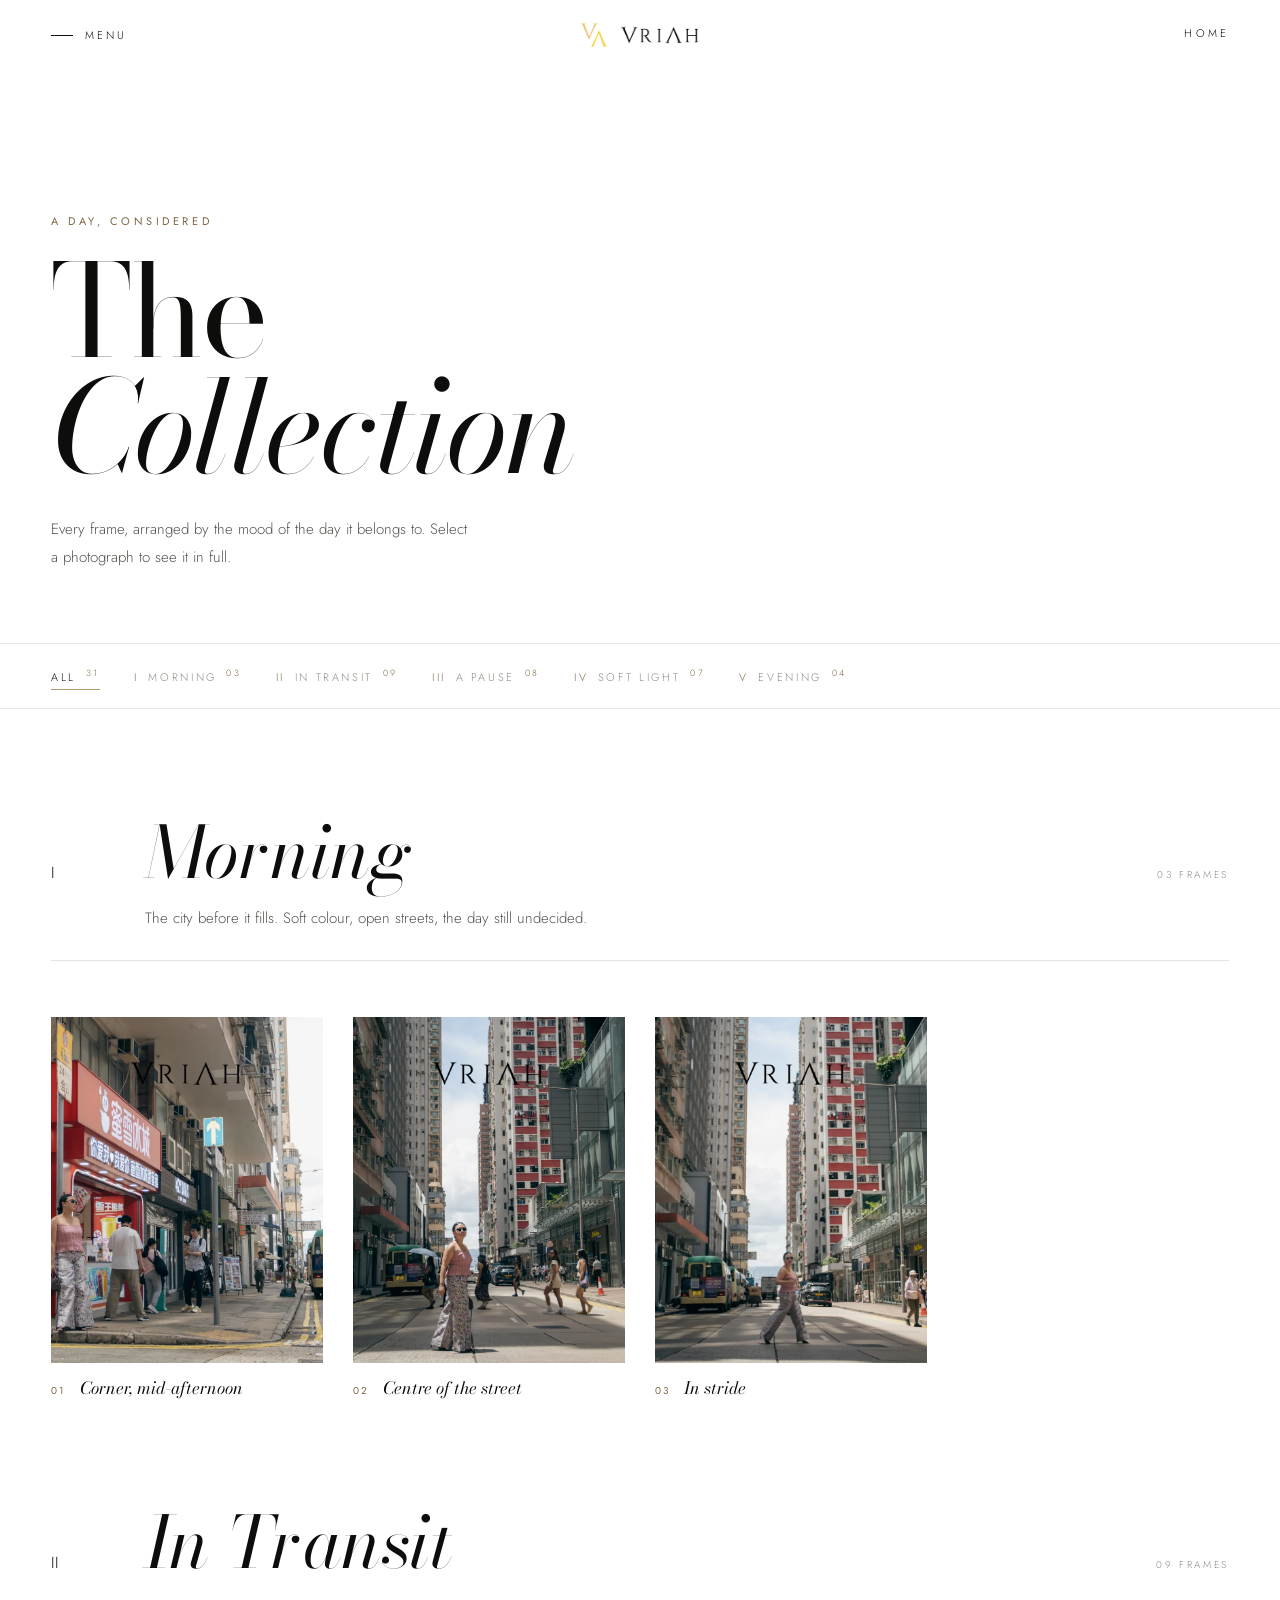
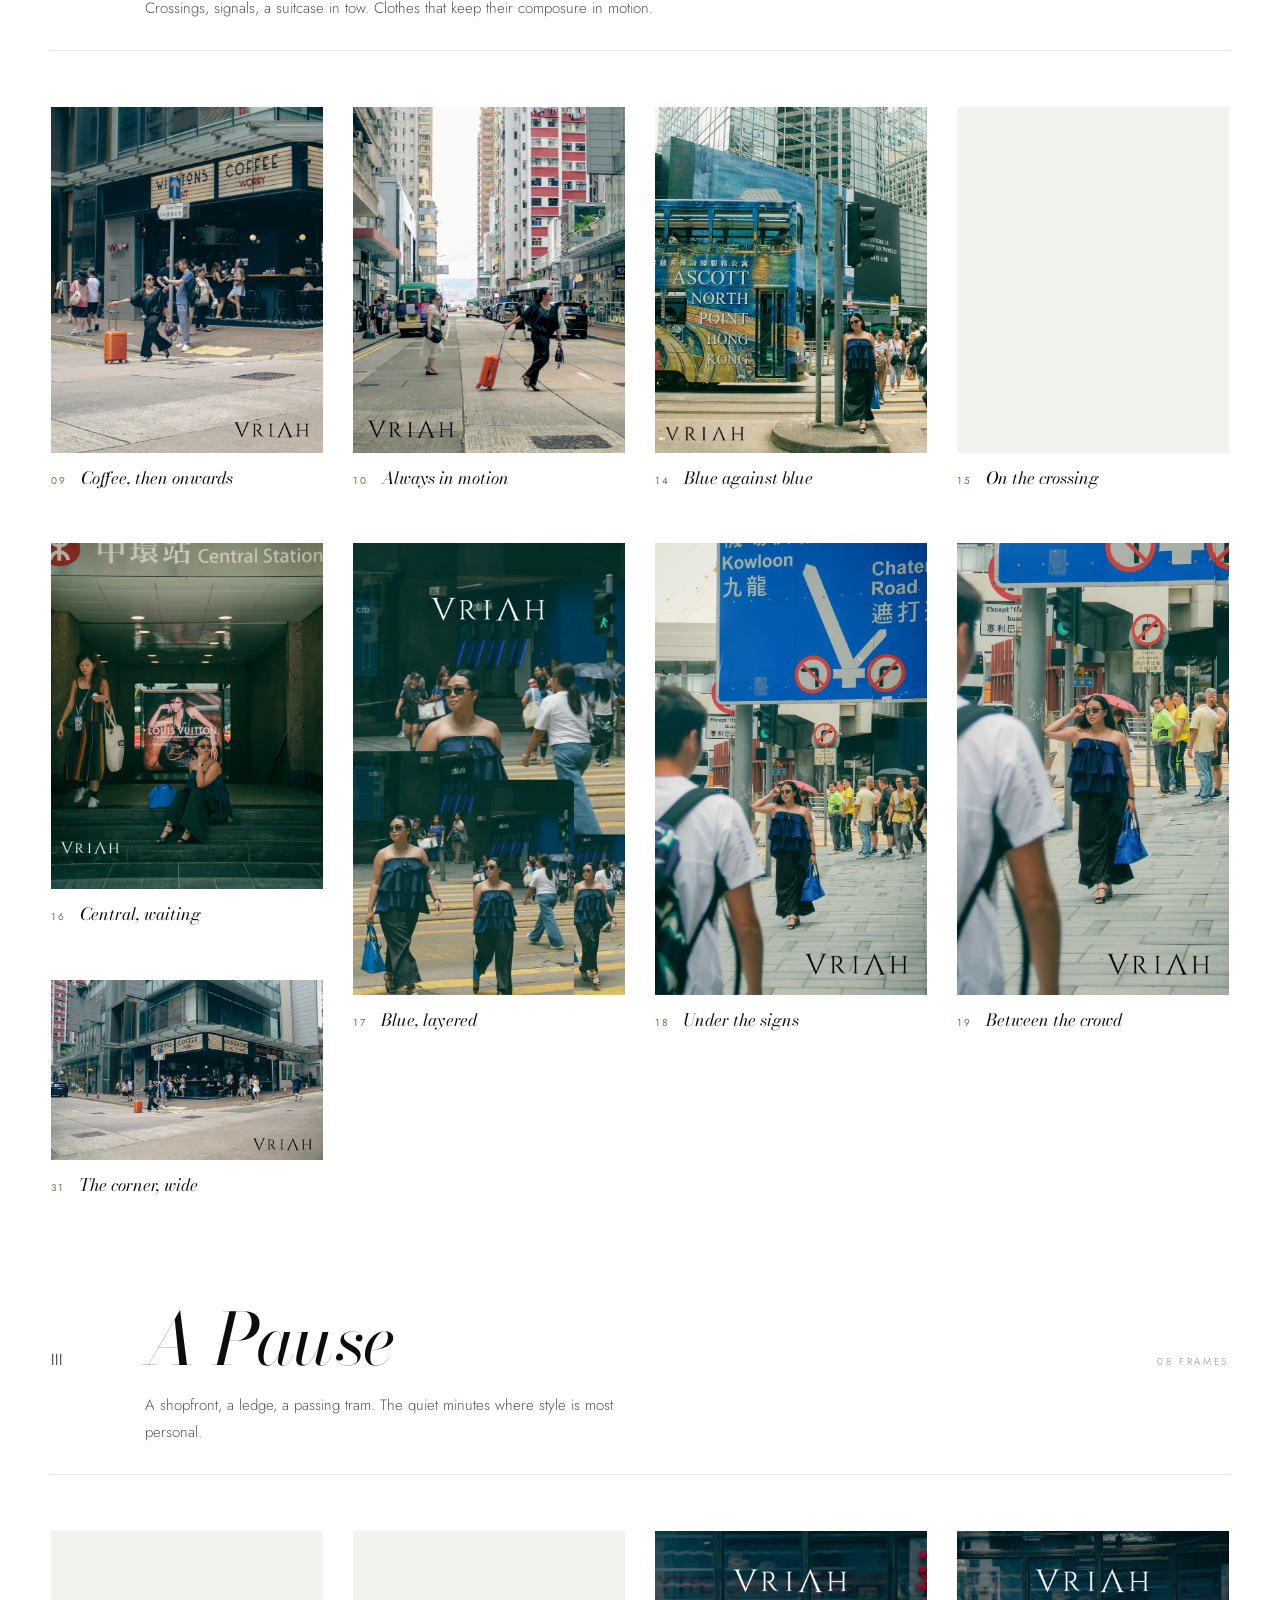
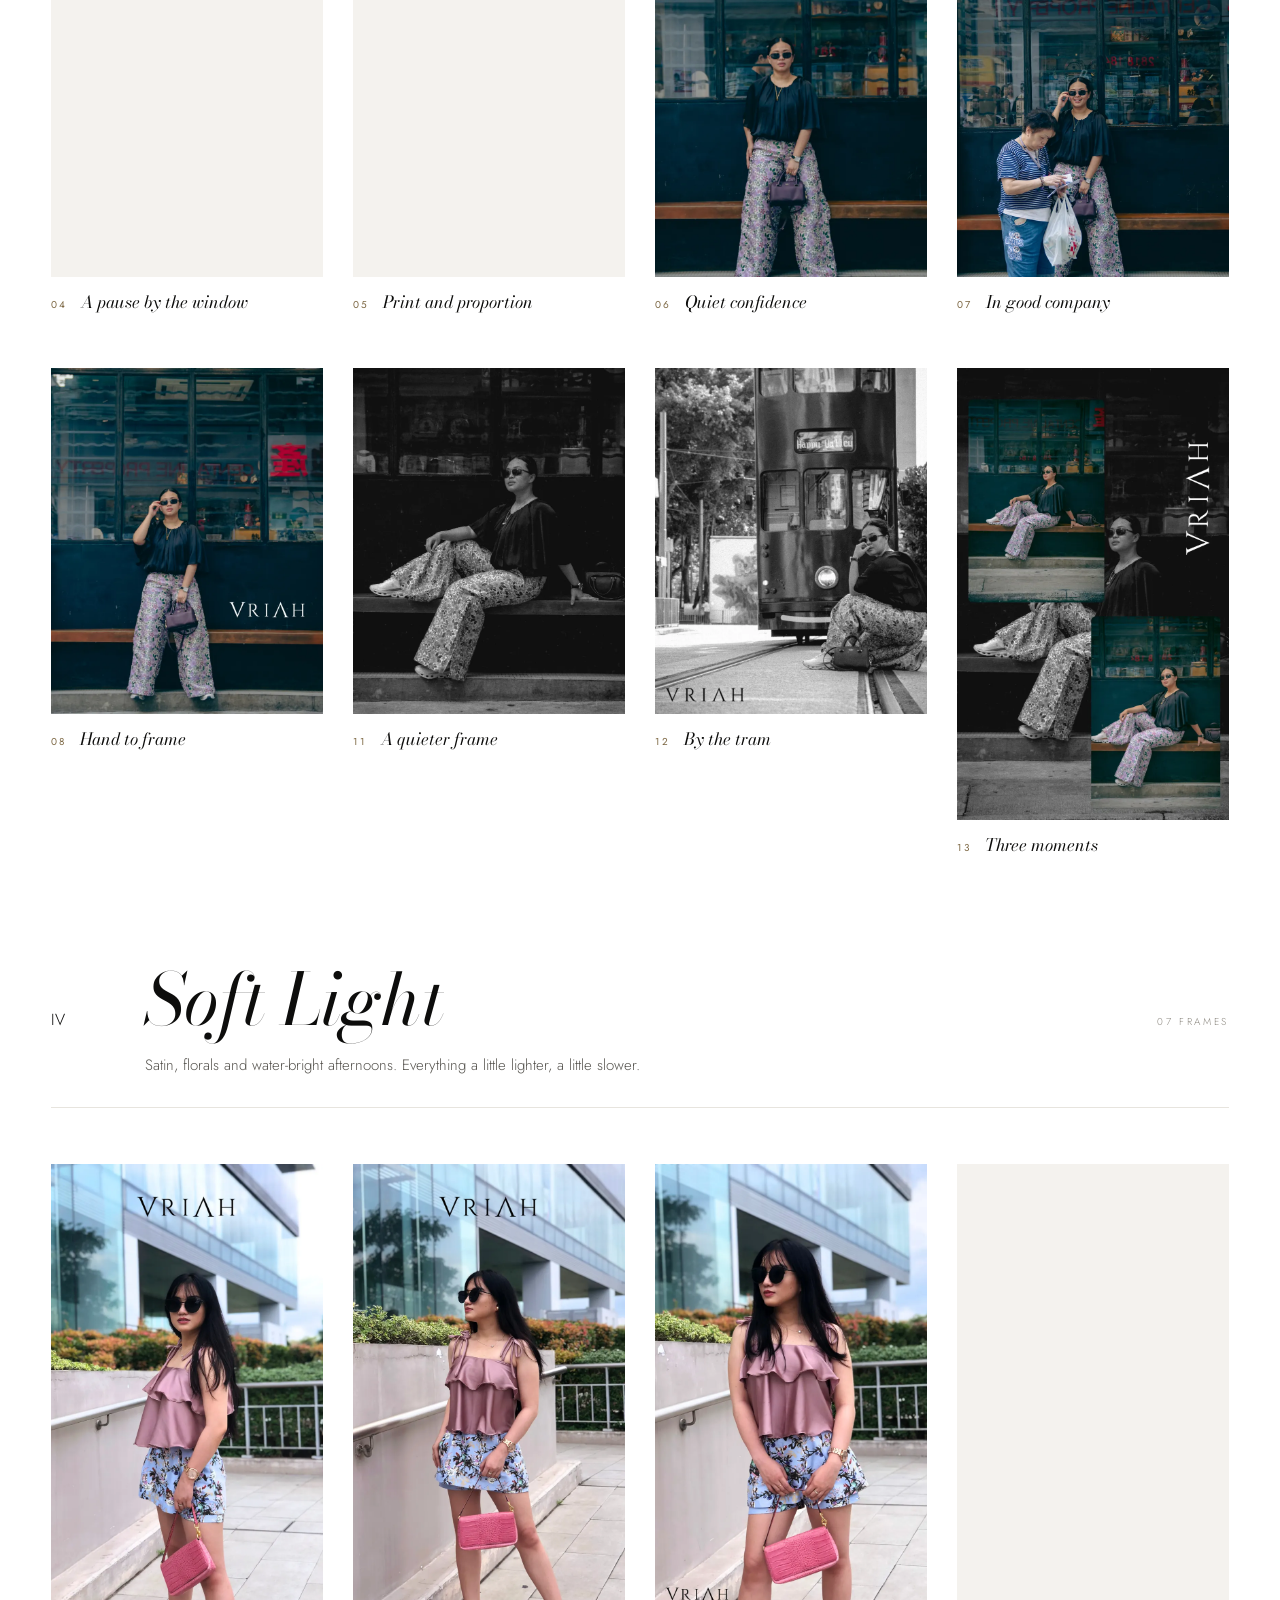
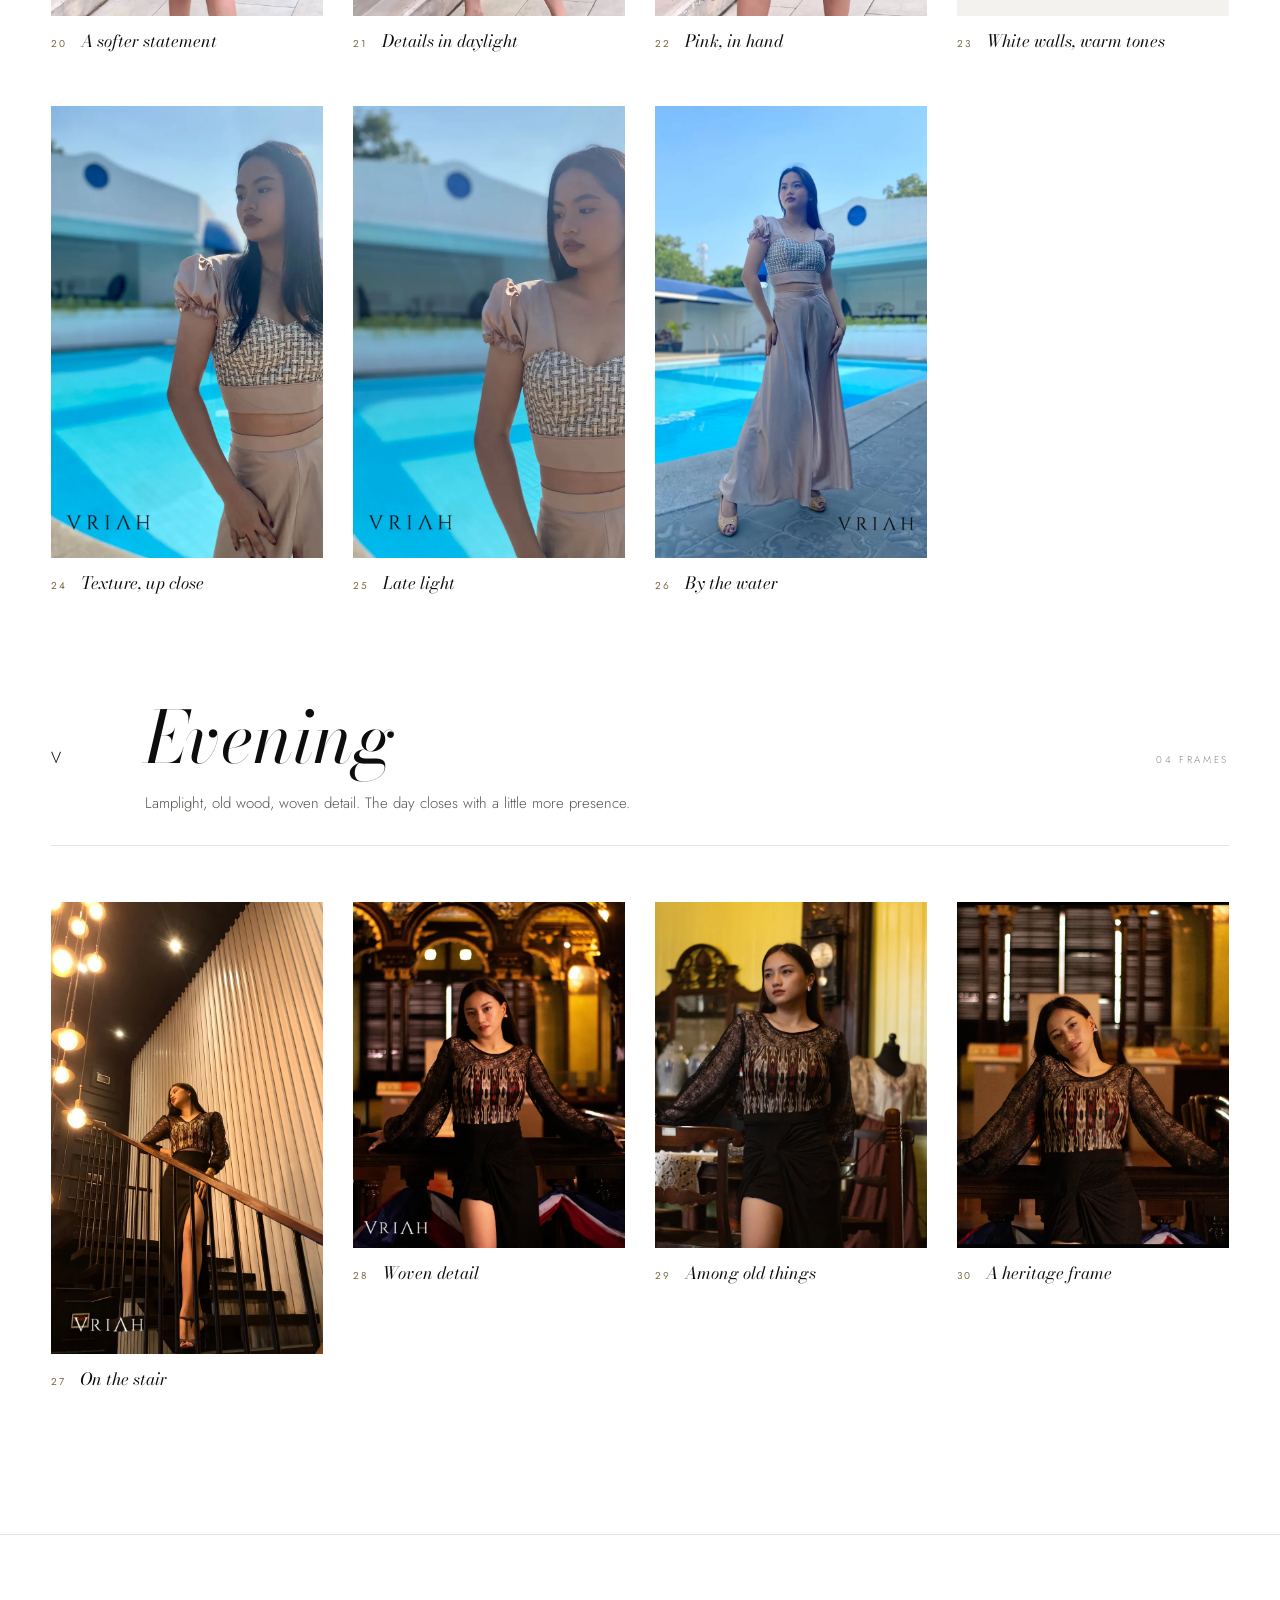
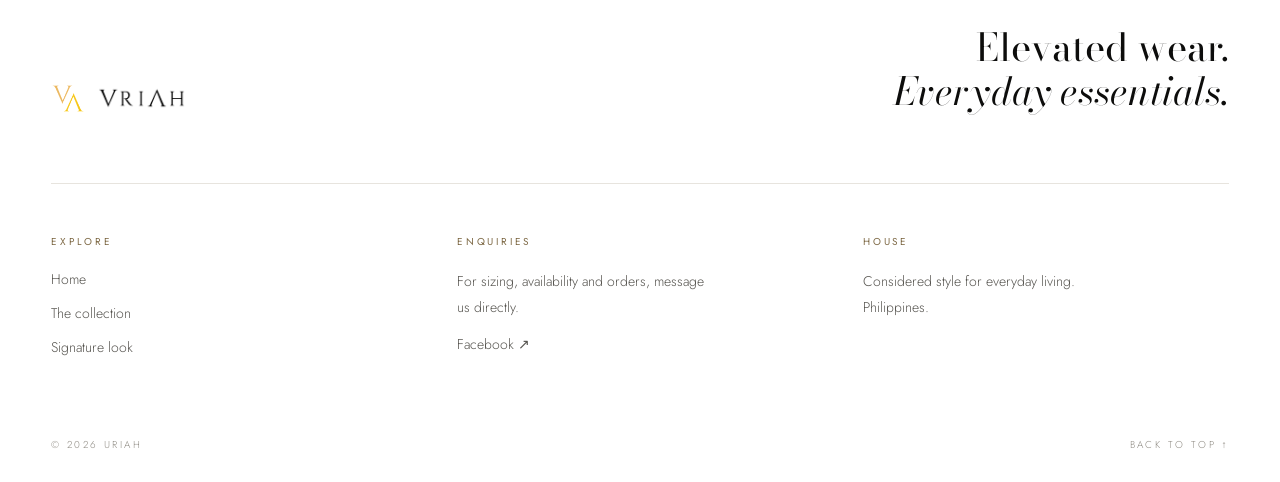
==== collection.html @ 114a850b "Split into a calm curated homepage and a full collection page - Homepage: hero, signature look, five" ====
<!doctype html>
<html lang="en">
<head>
<meta charset="utf-8">
<meta name="viewport" content="width=device-width, initial-scale=1">
<meta name="theme-color" content="#ffffff">
<meta name="description" content="URIAH — Elevated wear. Everyday essentials. A Day, Considered.">
<title>URIAH — The Collection</title>
<link rel="icon" type="image/png" href="assets/uriah-va-mark.png">
<link rel="preconnect" href="https://fonts.googleapis.com">
<link rel="preconnect" href="https://fonts.gstatic.com" crossorigin>
<link href="https://fonts.googleapis.com/css2?family=Bodoni+Moda:ital,opsz,wght@0,6..96,400;0,6..96,500;1,6..96,400&family=Jost:wght@300;400;500&display=swap" rel="stylesheet">
<link rel="stylesheet" href="styles.css">
</head>
<body class="page-collection">
<!-- Generated by tools/build.py from content/site.json. Edit those, not this file. -->
<header class="site-header is-solid is-fixed-solid" data-header>
  <button class="menu-toggle" aria-label="Open menu" aria-expanded="false" data-menu-open><span></span><em>Menu</em></button>
  <a class="brand" href="index.html" aria-label="URIAH home">
    <img class="brand-mark" src="assets/uriah-va-mark.png" alt="">
    <img class="brand-word brand-word--light" src="assets/logo-white.png" alt="URIAH">
    <img class="brand-word brand-word--dark" src="assets/wordmark-black.png" alt="" aria-hidden="true">
  </a>
  <a class="header-link" href="index.html">Home</a>
</header>
<div class="menu" id="menu" hidden data-menu>
  <button class="menu-close" aria-label="Close menu" data-menu-close>Close</button>
  <nav aria-label="Site"><p class="eyebrow">A Day, Considered</p><ol><li><a href="collection.html#ch-morning"><span>I</span>Morning</a></li><li><a href="collection.html#ch-transit"><span>II</span>In Transit</a></li><li><a href="collection.html#ch-pause"><span>III</span>A Pause</a></li><li><a href="collection.html#ch-light"><span>IV</span>Soft Light</a></li><li><a href="collection.html#ch-evening"><span>V</span>Evening</a></li></ol>
  <div class="menu-links"><a href="index.html">Home</a><a href="collection.html">The full collection</a><a href="index.html#signature">The signature look</a><a href="https://www.facebook.com/Uriah.FashionHouse/" target="_blank" rel="noopener">Enquiries ↗</a></div></nav>
</div>
<main id="top">
<section class="cat-intro">
  <p class="eyebrow">A Day, Considered</p>
  <h1>The<br><i>Collection</i></h1>
  <p>Every frame, arranged by the mood of the day it belongs to. Select a photograph to see it in full.</p>
</section>
<nav class="cat-filters" aria-label="Filter by chapter" data-filters><button class="filter is-active" data-filter="all">All <sup>31</sup></button><button class="filter" data-filter="morning"><span>I</span> Morning <sup>03</sup></button><button class="filter" data-filter="transit"><span>II</span> In Transit <sup>09</sup></button><button class="filter" data-filter="pause"><span>III</span> A Pause <sup>08</sup></button><button class="filter" data-filter="light"><span>IV</span> Soft Light <sup>07</sup></button><button class="filter" data-filter="evening"><span>V</span> Evening <sup>04</sup></button></nav>
<section class="cat-chapter" id="ch-morning" data-chapter="morning">
  <header class="cat-head reveal"><span class="chapter-no">I</span><h2>Morning</h2><p>The city before it fills. Soft colour, open streets, the day still undecided.</p><span class="cat-count">03 frames</span></header>
  <div class="cat-grid" data-masonry><figure class="piece cat-card reveal" data-full="assets/photos/01-1600.webp" data-title="Corner, mid-afternoon" data-chapter="Morning" tabindex="0"><div class="piece-img"><img src="assets/photos/01-1600.webp" srcset="assets/photos/01-800.webp 800w, assets/photos/01-1600.webp 1600w" sizes="(max-width:760px) 46vw, (max-width:1100px) 31vw, 24vw" width="1600" height="2043" loading="lazy" decoding="async" alt="Blush top and floral wide-leg trousers on a busy Hong Kong street corner"></div><figcaption><span>01</span>Corner, mid-afternoon</figcaption></figure><figure class="piece cat-card reveal" data-full="assets/photos/02-1600.webp" data-title="Centre of the street" data-chapter="Morning" tabindex="0"><div class="piece-img"><img src="assets/photos/02-1600.webp" srcset="assets/photos/02-800.webp 800w, assets/photos/02-1600.webp 1600w, assets/photos/02-2400.webp 2400w" sizes="(max-width:760px) 46vw, (max-width:1100px) 31vw, 24vw" width="1600" height="2043" loading="lazy" decoding="async" alt="Blush top and floral trousers, standing in the middle of a Hong Kong street lined with towers"></div><figcaption><span>02</span>Centre of the street</figcaption></figure><figure class="piece cat-card reveal" data-full="assets/photos/03-1600.webp" data-title="In stride" data-chapter="Morning" tabindex="0"><div class="piece-img"><img src="assets/photos/03-1600.webp" srcset="assets/photos/03-800.webp 800w, assets/photos/03-1600.webp 1600w, assets/photos/03-2400.webp 2400w" sizes="(max-width:760px) 46vw, (max-width:1100px) 31vw, 24vw" width="1600" height="2043" loading="lazy" decoding="async" alt="Walking across a Hong Kong street in a blush top and floral wide-leg trousers"></div><figcaption><span>03</span>In stride</figcaption></figure></div>
</section><section class="cat-chapter" id="ch-transit" data-chapter="transit">
  <header class="cat-head reveal"><span class="chapter-no">II</span><h2>In Transit</h2><p>Crossings, signals, a suitcase in tow. Clothes that keep their composure in motion.</p><span class="cat-count">09 frames</span></header>
  <div class="cat-grid" data-masonry><figure class="piece cat-card reveal" data-full="assets/photos/09-1600.webp" data-title="Coffee, then onwards" data-chapter="In Transit" tabindex="0"><div class="piece-img"><img src="assets/photos/09-1600.webp" srcset="assets/photos/09-800.webp 800w, assets/photos/09-1600.webp 1600w, assets/photos/09-2400.webp 2400w" sizes="(max-width:760px) 46vw, (max-width:1100px) 31vw, 24vw" width="1600" height="2043" loading="lazy" decoding="async" alt="Black blouse and floral trousers, crossing outside a coffee shop with an orange suitcase"></div><figcaption><span>09</span>Coffee, then onwards</figcaption></figure><figure class="piece cat-card reveal" data-full="assets/photos/10-1600.webp" data-title="Always in motion" data-chapter="In Transit" tabindex="0"><div class="piece-img"><img src="assets/photos/10-1600.webp" srcset="assets/photos/10-800.webp 800w, assets/photos/10-1600.webp 1600w" sizes="(max-width:760px) 46vw, (max-width:1100px) 31vw, 24vw" width="1600" height="2043" loading="lazy" decoding="async" alt="Black blouse and floral trousers, walking down a city street pulling an orange suitcase"></div><figcaption><span>10</span>Always in motion</figcaption></figure><figure class="piece cat-card reveal" data-full="assets/photos/14-1600.webp" data-title="Blue against blue" data-chapter="In Transit" tabindex="0"><div class="piece-img"><img src="assets/photos/14-1600.webp" srcset="assets/photos/14-800.webp 800w, assets/photos/14-1600.webp 1600w" sizes="(max-width:760px) 46vw, (max-width:1100px) 31vw, 24vw" width="1600" height="2043" loading="lazy" decoding="async" alt="Navy ruffle top and black trousers at a crossing in front of a painted tram"></div><figcaption><span>14</span>Blue against blue</figcaption></figure><figure class="piece cat-card reveal" data-full="assets/photos/15-1600.webp" data-title="On the crossing" data-chapter="In Transit" tabindex="0"><div class="piece-img"><img src="assets/photos/15-1600.webp" srcset="assets/photos/15-800.webp 800w, assets/photos/15-1600.webp 1600w" sizes="(max-width:760px) 46vw, (max-width:1100px) 31vw, 24vw" width="1600" height="2043" loading="lazy" decoding="async" alt="Navy ruffle top crossing a busy Hong Kong road with a tram behind"></div><figcaption><span>15</span>On the crossing</figcaption></figure><figure class="piece cat-card reveal" data-full="assets/photos/16-1600.webp" data-title="Central, waiting" data-chapter="In Transit" tabindex="0"><div class="piece-img"><img src="assets/photos/16-1600.webp" srcset="assets/photos/16-800.webp 800w, assets/photos/16-1600.webp 1600w" sizes="(max-width:760px) 46vw, (max-width:1100px) 31vw, 24vw" width="1600" height="2043" loading="lazy" decoding="async" alt="Navy ruffle top, seated on the steps of a station entrance"></div><figcaption><span>16</span>Central, waiting</figcaption></figure><figure class="piece cat-card reveal" data-full="assets/photos/17-1600.webp" data-title="Blue, layered" data-chapter="In Transit" tabindex="0"><div class="piece-img"><img src="assets/photos/17-1600.webp" srcset="assets/photos/17-800.webp 800w, assets/photos/17-1600.webp 1600w" sizes="(max-width:760px) 46vw, (max-width:1100px) 31vw, 24vw" width="1600" height="2667" loading="lazy" decoding="async" alt="Collage of a navy ruffle top and blue bag on a busy crossing"></div><figcaption><span>17</span>Blue, layered</figcaption></figure><figure class="piece cat-card reveal" data-full="assets/photos/18-1600.webp" data-title="Under the signs" data-chapter="In Transit" tabindex="0"><div class="piece-img"><img src="assets/photos/18-1600.webp" srcset="assets/photos/18-800.webp 800w, assets/photos/18-1600.webp 1600w" sizes="(max-width:760px) 46vw, (max-width:1100px) 31vw, 24vw" width="1600" height="2667" loading="lazy" decoding="async" alt="Navy ruffle top and blue bag walking beneath road signs"></div><figcaption><span>18</span>Under the signs</figcaption></figure><figure class="piece cat-card reveal" data-full="assets/photos/19-1600.webp" data-title="Between the crowd" data-chapter="In Transit" tabindex="0"><div class="piece-img"><img src="assets/photos/19-1600.webp" srcset="assets/photos/19-800.webp 800w, assets/photos/19-1600.webp 1600w" sizes="(max-width:760px) 46vw, (max-width:1100px) 31vw, 24vw" width="1600" height="2667" loading="lazy" decoding="async" alt="Navy ruffle top and blue bag among pedestrians at a crossing"></div><figcaption><span>19</span>Between the crowd</figcaption></figure><figure class="piece cat-card reveal" data-full="assets/photos/31-1600.webp" data-title="The corner, wide" data-chapter="In Transit" tabindex="0"><div class="piece-img"><img src="assets/photos/31-1600.webp" srcset="assets/photos/31-800.webp 800w, assets/photos/31-1600.webp 1600w" sizes="(max-width:760px) 46vw, (max-width:1100px) 31vw, 24vw" width="1600" height="1067" loading="lazy" decoding="async" alt="Wide view of a Hong Kong street corner with a coffee shop, a figure crossing with an orange suitcase"></div><figcaption><span>31</span>The corner, wide</figcaption></figure></div>
</section><section class="cat-chapter" id="ch-pause" data-chapter="pause">
  <header class="cat-head reveal"><span class="chapter-no">III</span><h2>A Pause</h2><p>A shopfront, a ledge, a passing tram. The quiet minutes where style is most personal.</p><span class="cat-count">08 frames</span></header>
  <div class="cat-grid" data-masonry><figure class="piece cat-card reveal" data-full="assets/photos/04-1600.webp" data-title="A pause by the window" data-chapter="A Pause" tabindex="0"><div class="piece-img"><img src="assets/photos/04-1600.webp" srcset="assets/photos/04-800.webp 800w, assets/photos/04-1600.webp 1600w" sizes="(max-width:760px) 46vw, (max-width:1100px) 31vw, 24vw" width="1600" height="2043" loading="lazy" decoding="async" alt="Black blouse and lilac floral trousers in front of a dark shopfront window"></div><figcaption><span>04</span>A pause by the window</figcaption></figure><figure class="piece cat-card reveal" data-full="assets/photos/05-1600.webp" data-title="Print and proportion" data-chapter="A Pause" tabindex="0"><div class="piece-img"><img src="assets/photos/05-1600.webp" srcset="assets/photos/05-800.webp 800w, assets/photos/05-1600.webp 1600w" sizes="(max-width:760px) 46vw, (max-width:1100px) 31vw, 24vw" width="1600" height="2043" loading="lazy" decoding="async" alt="Close view of a black blouse with lilac floral wide-leg trousers and a small bag"></div><figcaption><span>05</span>Print and proportion</figcaption></figure><figure class="piece cat-card reveal" data-full="assets/photos/06-1600.webp" data-title="Quiet confidence" data-chapter="A Pause" tabindex="0"><div class="piece-img"><img src="assets/photos/06-1600.webp" srcset="assets/photos/06-800.webp 800w, assets/photos/06-1600.webp 1600w" sizes="(max-width:760px) 46vw, (max-width:1100px) 31vw, 24vw" width="1600" height="2043" loading="lazy" decoding="async" alt="Black blouse and lilac floral trousers, standing against a navy shopfront"></div><figcaption><span>06</span>Quiet confidence</figcaption></figure><figure class="piece cat-card reveal" data-full="assets/photos/07-1600.webp" data-title="In good company" data-chapter="A Pause" tabindex="0"><div class="piece-img"><img src="assets/photos/07-1600.webp" srcset="assets/photos/07-800.webp 800w, assets/photos/07-1600.webp 1600w" sizes="(max-width:760px) 46vw, (max-width:1100px) 31vw, 24vw" width="1600" height="2043" loading="lazy" decoding="async" alt="Black blouse and floral trousers beside a passer-by in front of a shopfront"></div><figcaption><span>07</span>In good company</figcaption></figure><figure class="piece cat-card reveal" data-full="assets/photos/08-1600.webp" data-title="Hand to frame" data-chapter="A Pause" tabindex="0"><div class="piece-img"><img src="assets/photos/08-1600.webp" srcset="assets/photos/08-800.webp 800w, assets/photos/08-1600.webp 1600w" sizes="(max-width:760px) 46vw, (max-width:1100px) 31vw, 24vw" width="1600" height="2043" loading="lazy" decoding="async" alt="Black blouse and lilac floral trousers, adjusting sunglasses by a shop window"></div><figcaption><span>08</span>Hand to frame</figcaption></figure><figure class="piece cat-card reveal" data-full="assets/photos/11-1600.webp" data-title="A quieter frame" data-chapter="A Pause" tabindex="0"><div class="piece-img"><img src="assets/photos/11-1600.webp" srcset="assets/photos/11-800.webp 800w, assets/photos/11-1600.webp 1600w" sizes="(max-width:760px) 46vw, (max-width:1100px) 31vw, 24vw" width="1600" height="2043" loading="lazy" decoding="async" alt="Black and white portrait, seated on a ledge in a black blouse and printed trousers"></div><figcaption><span>11</span>A quieter frame</figcaption></figure><figure class="piece cat-card reveal" data-full="assets/photos/12-1600.webp" data-title="By the tram" data-chapter="A Pause" tabindex="0"><div class="piece-img"><img src="assets/photos/12-1600.webp" srcset="assets/photos/12-800.webp 800w, assets/photos/12-1600.webp 1600w, assets/photos/12-2400.webp 2400w" sizes="(max-width:760px) 46vw, (max-width:1100px) 31vw, 24vw" width="1600" height="2043" loading="lazy" decoding="async" alt="Black and white portrait seated beside a Hong Kong tram"></div><figcaption><span>12</span>By the tram</figcaption></figure><figure class="piece cat-card reveal" data-full="assets/photos/13-1600.webp" data-title="Three moments" data-chapter="A Pause" tabindex="0"><div class="piece-img"><img src="assets/photos/13-1600.webp" srcset="assets/photos/13-800.webp 800w, assets/photos/13-1600.webp 1600w" sizes="(max-width:760px) 46vw, (max-width:1100px) 31vw, 24vw" width="1600" height="2667" loading="lazy" decoding="async" alt="Collage of three seated portraits in a black blouse and floral trousers"></div><figcaption><span>13</span>Three moments</figcaption></figure></div>
</section><section class="cat-chapter" id="ch-light" data-chapter="light">
  <header class="cat-head reveal"><span class="chapter-no">IV</span><h2>Soft Light</h2><p>Satin, florals and water-bright afternoons. Everything a little lighter, a little slower.</p><span class="cat-count">07 frames</span></header>
  <div class="cat-grid" data-masonry><figure class="piece cat-card reveal" data-full="assets/photos/20-1600.webp" data-title="A softer statement" data-chapter="Soft Light" tabindex="0"><div class="piece-img"><img src="assets/photos/20-1600.webp" srcset="assets/photos/20-800.webp 800w, assets/photos/20-1600.webp 1600w" sizes="(max-width:760px) 46vw, (max-width:1100px) 31vw, 24vw" width="1600" height="2667" loading="lazy" decoding="async" alt="Blush satin ruffle top and floral shorts with a pink bag, outside a glass building"></div><figcaption><span>20</span>A softer statement</figcaption></figure><figure class="piece cat-card reveal" data-full="assets/photos/21-1600.webp" data-title="Details in daylight" data-chapter="Soft Light" tabindex="0"><div class="piece-img"><img src="assets/photos/21-1600.webp" srcset="assets/photos/21-800.webp 800w, assets/photos/21-1600.webp 1600w" sizes="(max-width:760px) 46vw, (max-width:1100px) 31vw, 24vw" width="1600" height="2667" loading="lazy" decoding="async" alt="Blush ruffle top, floral shorts and pink crocodile bag by a railing"></div><figcaption><span>21</span>Details in daylight</figcaption></figure><figure class="piece cat-card reveal" data-full="assets/photos/22-1600.webp" data-title="Pink, in hand" data-chapter="Soft Light" tabindex="0"><div class="piece-img"><img src="assets/photos/22-1600.webp" srcset="assets/photos/22-800.webp 800w, assets/photos/22-1600.webp 1600w" sizes="(max-width:760px) 46vw, (max-width:1100px) 31vw, 24vw" width="1600" height="2667" loading="lazy" decoding="async" alt="Close view of a blush ruffle top, floral shorts and pink bag"></div><figcaption><span>22</span>Pink, in hand</figcaption></figure><figure class="piece cat-card reveal" data-full="assets/photos/23-1600.webp" data-title="White walls, warm tones" data-chapter="Soft Light" tabindex="0"><div class="piece-img"><img src="assets/photos/23-1600.webp" srcset="assets/photos/23-800.webp 800w, assets/photos/23-1600.webp 1600w" sizes="(max-width:760px) 46vw, (max-width:1100px) 31vw, 24vw" width="1600" height="2667" loading="lazy" decoding="async" alt="Mauve camisole and patterned midi skirt in front of white arches"></div><figcaption><span>23</span>White walls, warm tones</figcaption></figure><figure class="piece cat-card reveal" data-full="assets/photos/24-1600.webp" data-title="Texture, up close" data-chapter="Soft Light" tabindex="0"><div class="piece-img"><img src="assets/photos/24-1600.webp" srcset="assets/photos/24-800.webp 800w, assets/photos/24-1600.webp 1600w" sizes="(max-width:760px) 46vw, (max-width:1100px) 31vw, 24vw" width="1600" height="2667" loading="lazy" decoding="async" alt="Champagne puff-sleeve top with woven bodice, beside a pool"></div><figcaption><span>24</span>Texture, up close</figcaption></figure><figure class="piece cat-card reveal" data-full="assets/photos/25-1600.webp" data-title="Late light" data-chapter="Soft Light" tabindex="0"><div class="piece-img"><img src="assets/photos/25-1600.webp" srcset="assets/photos/25-800.webp 800w, assets/photos/25-1600.webp 1600w" sizes="(max-width:760px) 46vw, (max-width:1100px) 31vw, 24vw" width="1600" height="2667" loading="lazy" decoding="async" alt="Close portrait in a champagne puff-sleeve top by the water"></div><figcaption><span>25</span>Late light</figcaption></figure><figure class="piece cat-card reveal" data-full="assets/photos/26-1600.webp" data-title="By the water" data-chapter="Soft Light" tabindex="0"><div class="piece-img"><img src="assets/photos/26-1600.webp" srcset="assets/photos/26-800.webp 800w, assets/photos/26-1600.webp 1600w" sizes="(max-width:760px) 46vw, (max-width:1100px) 31vw, 24vw" width="1600" height="2667" loading="lazy" decoding="async" alt="Champagne puff-sleeve crop top and satin wide-leg trousers beside a pool"></div><figcaption><span>26</span>By the water</figcaption></figure></div>
</section><section class="cat-chapter" id="ch-evening" data-chapter="evening">
  <header class="cat-head reveal"><span class="chapter-no">V</span><h2>Evening</h2><p>Lamplight, old wood, woven detail. The day closes with a little more presence.</p><span class="cat-count">04 frames</span></header>
  <div class="cat-grid" data-masonry><figure class="piece cat-card reveal" data-full="assets/photos/27-1600.webp" data-title="On the stair" data-chapter="Evening" tabindex="0"><div class="piece-img"><img src="assets/photos/27-1600.webp" srcset="assets/photos/27-800.webp 800w, assets/photos/27-1600.webp 1600w" sizes="(max-width:760px) 46vw, (max-width:1100px) 31vw, 24vw" width="1600" height="2667" loading="lazy" decoding="async" alt="Lace-sleeve top and black split skirt on a lamplit staircase"></div><figcaption><span>27</span>On the stair</figcaption></figure><figure class="piece cat-card reveal" data-full="assets/photos/28-1600.webp" data-title="Woven detail" data-chapter="Evening" tabindex="0"><div class="piece-img"><img src="assets/photos/28-1600.webp" srcset="assets/photos/28-800.webp 800w, assets/photos/28-1600.webp 1600w" sizes="(max-width:760px) 46vw, (max-width:1100px) 31vw, 24vw" width="1600" height="2043" loading="lazy" decoding="async" alt="Lace-sleeve top with woven bodice in a heritage interior"></div><figcaption><span>28</span>Woven detail</figcaption></figure><figure class="piece cat-card reveal" data-full="assets/photos/29-1600.webp" data-title="Among old things" data-chapter="Evening" tabindex="0"><div class="piece-img"><img src="assets/photos/29-1600.webp" srcset="assets/photos/29-800.webp 800w, assets/photos/29-1600.webp 1600w" sizes="(max-width:760px) 46vw, (max-width:1100px) 31vw, 24vw" width="1600" height="2043" loading="lazy" decoding="async" alt="Lace-sleeve woven top among antique furniture"></div><figcaption><span>29</span>Among old things</figcaption></figure><figure class="piece cat-card reveal" data-full="assets/photos/30-1600.webp" data-title="A heritage frame" data-chapter="Evening" tabindex="0"><div class="piece-img"><img src="assets/photos/30-1600.webp" srcset="assets/photos/30-800.webp 800w, assets/photos/30-1600.webp 1600w" sizes="(max-width:760px) 46vw, (max-width:1100px) 31vw, 24vw" width="1600" height="2043" loading="lazy" decoding="async" alt="Portrait in a lace-sleeve woven top in a wood-panelled room"></div><figcaption><span>30</span>A heritage frame</figcaption></figure></div>
</section>
</main>
<footer class="footer">
  <div class="footer-top">
    <a class="footer-brand" href="index.html"><img src="assets/uriah-va-mark.png" alt=""><img src="assets/wordmark-black.png" alt="URIAH"></a>
    <p class="footer-sign">Elevated wear.<br><i>Everyday essentials.</i></p>
  </div>
  <div class="footer-cols">
    <div><b>Explore</b><a href="index.html">Home</a><a href="collection.html">The collection</a><a href="index.html#signature">Signature look</a></div>
    <div><b>Enquiries</b><p>For sizing, availability and orders, message us directly.</p><a href="https://www.facebook.com/Uriah.FashionHouse/" target="_blank" rel="noopener">Facebook ↗</a></div>
    <div><b>House</b><p>Considered style for everyday living. Philippines.</p></div>
  </div>
  <div class="footer-base"><span>© <span data-year></span> URIAH</span><a href="#top">Back to top ↑</a></div>
</footer>
<div class="lightbox" id="lightbox" hidden role="dialog" aria-modal="true" aria-label="Photograph viewer" data-lightbox>
  <div class="lb-top"><span data-lb-count></span><button data-lb-close>Close</button></div>
  <figure class="lb-figure"><img src="" alt="" data-lb-img></figure>
  <div class="lb-bottom"><div><span class="eyebrow" data-lb-chapter></span><b data-lb-title></b></div>
  <div class="lb-nav"><button data-lb-prev aria-label="Previous photograph">←</button><button data-lb-next aria-label="Next photograph">→</button><a class="line-link" href="https://www.facebook.com/Uriah.FashionHouse/" target="_blank" rel="noopener">Ask about this look <span>↗</span></a></div></div>
</div>
<script src="script.js"></script>
</body>
</html>
---- styles.css ----
/* URIAH — A Day, Considered */
*,*::before,*::after{box-sizing:border-box}
:root{
  --white:#ffffff;
  --ink:#0d0d0c;
  --ink-soft:#56544f;
  --mute:#8f8b83;
  --line:#e7e4de;
  --gold:#b49a6c;
  --gold-text:#7d6844;
  --gold-soft:#d9c9a8;
  --serif:"Bodoni Moda","Didot","Bodoni 72",Georgia,serif;
  --sans:"Jost","Futura","Helvetica Neue",Arial,sans-serif;
  --ease:cubic-bezier(.2,.7,.1,1);
  --gutter:clamp(20px,4vw,64px);
}
html{scroll-behavior:smooth;-webkit-text-size-adjust:100%}
body{margin:0;background:var(--white);color:var(--ink);font-family:var(--sans);font-weight:300;-webkit-font-smoothing:antialiased;overflow-x:clip}
img{display:block;max-width:100%;height:auto}
a{color:inherit;text-decoration:none}
button{font:inherit;color:inherit;background:none;border:0;padding:0;cursor:pointer}
h1,h2,h3{font-family:var(--serif);font-weight:400;margin:0;letter-spacing:-.01em}
h1 i,h2 i{font-style:italic}
:focus-visible{outline:1px solid var(--gold);outline-offset:4px}
.eyebrow{font:400 11px/1.4 var(--sans);letter-spacing:.32em;text-transform:uppercase;color:var(--gold-text);margin:0}
.eyebrow--light{color:rgba(255,255,255,.86)}
.line-link{display:inline-flex;gap:18px;align-items:center;font-size:11px;letter-spacing:.24em;text-transform:uppercase;padding-bottom:10px;background:linear-gradient(var(--gold),var(--gold)) left bottom/100% 1px no-repeat;transition:background-size .6s var(--ease)}
.line-link:hover{background-size:40% 1px}
.line-link span{color:var(--gold-text)}

/* ---------- header ---------- */
.site-header{position:fixed;inset:0 0 auto;z-index:40;height:84px;display:grid;grid-template-columns:1fr auto 1fr;align-items:center;padding:0 var(--gutter);color:#fff;transition:background .5s var(--ease),color .5s var(--ease),height .5s var(--ease)}
.site-header.is-solid{background:rgba(255,255,255,.94);backdrop-filter:blur(12px);-webkit-backdrop-filter:blur(12px);color:var(--ink);height:70px}
.menu-toggle{display:flex;align-items:center;gap:12px;justify-self:start;font-size:11px;letter-spacing:.28em;text-transform:uppercase}
.menu-toggle span{display:block;width:22px;height:1px;background:currentColor}
.menu-toggle em{font-style:normal}
.brand{display:flex;align-items:center;gap:10px}
.brand-mark{width:30px;height:auto}
.brand-word{height:22px;width:auto}
.brand-word--dark{display:none}
.site-header.is-solid .brand-word--light{display:none}
.site-header.is-solid .brand-word--dark{display:block}
.header-link{justify-self:end;font-size:11px;letter-spacing:.28em;text-transform:uppercase;padding-bottom:4px;border-bottom:1px solid transparent;transition:border-color .4s}
.header-link:hover{border-color:var(--gold)}

/* ---------- menu ---------- */
.menu{position:fixed;inset:0;z-index:60;background:var(--white);display:flex;align-items:center;padding:0 var(--gutter);animation:fade .6s var(--ease)}
.menu[hidden]{display:none}
.menu-close{position:absolute;top:30px;left:var(--gutter);font-size:11px;letter-spacing:.28em;text-transform:uppercase}
.menu nav{width:100%;max-width:1100px;margin:0 auto}
.menu ol{list-style:none;margin:28px 0 48px;padding:0}
.menu li a{display:flex;align-items:baseline;gap:28px;font:400 clamp(40px,7vw,88px)/1.08 var(--serif);transition:color .4s,padding .6s var(--ease)}
.menu li a span{font:400 12px var(--sans);letter-spacing:.2em;color:var(--gold-text);width:28px}
.menu li a:hover{color:var(--gold);padding-left:14px}
.menu-links{display:flex;gap:36px;flex-wrap:wrap;font-size:11px;letter-spacing:.24em;text-transform:uppercase;color:var(--ink-soft)}
@keyframes fade{from{opacity:0}to{opacity:1}}

/* ---------- hero ---------- */
.hero{position:relative;height:100vh;height:100svh;min-height:560px;background:var(--ink);overflow:hidden}
.hero-pane{position:absolute;inset:0;overflow:hidden}
.hero-pane--1{animation:swap 14s ease-in-out infinite}
.hero-pane img{position:absolute;inset:0;width:100%;height:100%;object-fit:cover;object-position:50% 74%;animation:breathe 28s ease-in-out infinite alternate}
.hero-pane--1 img{animation-delay:-14s}
.hero::after{content:"";position:absolute;inset:0;background:linear-gradient(180deg,rgba(0,0,0,.28) 0%,rgba(0,0,0,0) 22%,rgba(0,0,0,0) 55%,rgba(0,0,0,.5) 100%);pointer-events:none}
.hero-text{position:absolute;left:var(--gutter);bottom:clamp(40px,8vh,90px);z-index:2;color:#fff}
.hero h1{font-size:clamp(56px,9vw,148px);line-height:.92;margin-top:22px;letter-spacing:-.025em}
.hero-scroll{position:absolute;right:var(--gutter);bottom:clamp(40px,8vh,90px);z-index:2;color:#fff;display:flex;flex-direction:column;align-items:center;gap:14px;font-size:10px;letter-spacing:.3em;text-transform:uppercase}
.hero-scroll span{writing-mode:vertical-rl}
.hero-scroll i{display:block;width:1px;height:64px;background:linear-gradient(#fff,#fff) top/1px 40% no-repeat,rgba(255,255,255,.3);animation:drip 2.4s var(--ease) infinite}
@keyframes breathe{from{transform:scale(1.02)}to{transform:scale(1.1)}}
@keyframes drip{from{background-position:0 -30px}to{background-position:0 70px}}

/* ---------- story intro ---------- */
.story{padding:clamp(120px,20vh,220px) var(--gutter) clamp(100px,16vh,180px);text-align:center}
.story-lede{font:400 clamp(26px,3.2vw,46px)/1.32 var(--serif);max-width:900px;margin:28px auto 64px}
/* ---------- signature viewer ---------- */
.signature{display:grid;grid-template-columns:minmax(0,.8fr) minmax(0,1fr);gap:clamp(40px,8vw,140px);align-items:center;padding:clamp(60px,10vh,120px) var(--gutter) clamp(120px,18vh,200px);max-width:1440px;margin:0 auto}
.sig-copy{max-width:420px;justify-self:end}
.sig-copy h2{font-size:clamp(46px,5.6vw,84px);line-height:.98;margin:22px 0 28px}
.sig-text{font-size:15px;line-height:1.85;color:var(--ink-soft);margin:0 0 36px}
.sig-details{margin:0 0 44px;border-top:1px solid var(--line)}
.sig-details div{display:flex;justify-content:space-between;gap:20px;padding:14px 0;border-bottom:1px solid var(--line);font-size:13px}
.sig-details dt{letter-spacing:.2em;text-transform:uppercase;font-size:10px;color:var(--mute);padding-top:2px}
.sig-details dd{margin:0}
.sig-viewer{width:100%;max-width:620px}
.sig-stage{position:relative;width:100%;max-height:84vh;margin:0 auto;cursor:grab;touch-action:pan-y;user-select:none;-webkit-user-select:none;background:#f4f2ee;overflow:hidden}
.sig-stage.is-dragging{cursor:grabbing}
.sig-frame{position:absolute;inset:0;width:100%;height:100%;object-fit:cover;opacity:0;will-change:opacity,transform;pointer-events:none}
.sig-frame:first-child{opacity:1}
.sig-hint{position:absolute;left:50%;bottom:22px;transform:translateX(-50%);display:flex;align-items:center;gap:10px;padding:10px 18px;background:rgba(255,255,255,.88);font-size:10px;letter-spacing:.26em;text-transform:uppercase;transition:opacity .8s var(--ease);white-space:nowrap}
.sig-hint i{font-style:normal;color:var(--gold)}
.sig-stage.is-touched .sig-hint{opacity:0}
.sig-ui{display:grid;grid-template-columns:110px 1fr 70px;align-items:center;gap:20px;margin-top:22px;font-size:10px;letter-spacing:.24em;text-transform:uppercase;color:var(--ink-soft)}
.sig-count{text-align:right;color:var(--mute)}
.sig-stops{position:relative;display:flex;justify-content:space-between;height:20px;align-items:center;background:linear-gradient(var(--line),var(--line)) center/100% 1px no-repeat}
.sig-stop{width:20px;height:20px;position:relative;z-index:1}
.sig-stop::after{content:"";position:absolute;left:50%;top:50%;width:5px;height:5px;border-radius:50%;background:var(--white);border:1px solid var(--mute);transform:translate(-50%,-50%);transition:background .3s,border-color .3s}
.sig-stop.is-on::after{background:var(--gold);border-color:var(--gold)}
.sig-progress{position:absolute;left:0;top:50%;height:1px;width:0;background:var(--gold);pointer-events:none}

/* pieces (floating photographs) */
.piece{margin:0;position:relative;cursor:zoom-in}
.piece-img{overflow:hidden;background:#f4f2ee}
.piece-img img{width:100%;transition:transform 1.6s var(--ease),filter 1.2s var(--ease)}
.piece:hover .piece-img img{transform:scale(1.035)}
.piece figcaption{display:flex;gap:14px;align-items:baseline;margin-top:14px;font:400 italic 17px/1.3 var(--serif);color:var(--ink);opacity:.0;transform:translateY(-4px);transition:opacity .6s var(--ease),transform .6s var(--ease)}
.piece figcaption span{font:400 10px var(--sans);font-style:normal;letter-spacing:.2em;color:var(--gold-text)}
.piece:hover figcaption,.piece:focus-visible figcaption{opacity:1;transform:none}
@media (hover:none){.piece figcaption{opacity:1;transform:none}}

/* exhibition rows */
.exhibition{display:flex;flex-direction:column;gap:18vh;padding-bottom:6vh}
.ex-row{display:flex;align-items:flex-start;position:relative}
.x-a1{width:40vw;margin-left:9vw}
.x-a2{width:22vw;margin-left:10vw;margin-top:34vh}
.x-b1{width:30vw;margin-left:57vw;margin-top:-8vh}
.x-c1{width:20vw;margin-left:15vw;margin-top:-4vh}
.x-c2{width:38vw;margin-left:12vw;margin-top:14vh}

/* full-bleed interruption */
.bleed{position:relative;height:100vh;height:100svh;overflow:hidden;background:var(--ink)}
.bleed-img{position:absolute;inset:-8% 0;will-change:transform}
.bleed-img img{width:100%;height:100%;object-fit:cover}
.bleed-caption{position:absolute;left:var(--gutter);bottom:36px;margin:0;color:#fff;display:flex;gap:16px;align-items:baseline;font:italic 400 20px var(--serif);text-shadow:0 1px 18px rgba(0,0,0,.35)}
.bleed-caption span{font:400 10px var(--sans);font-style:normal;letter-spacing:.24em;color:var(--gold-soft)}

/* craft */
.craft{padding:clamp(120px,20vh,220px) var(--gutter);max-width:1440px;margin:0 auto;display:grid;grid-template-columns:minmax(0,.7fr) minmax(0,1.3fr);gap:clamp(40px,7vw,120px);align-items:start}
.craft-head{position:sticky;top:120px}
.craft-head h2{font-size:clamp(56px,7vw,110px);line-height:.94;margin:22px 0 30px}
.craft-head p{font-size:15px;line-height:1.85;color:var(--ink-soft);max-width:340px;margin:0}
.craft-grid{display:grid;grid-template-columns:1fr 1fr;gap:0 clamp(24px,4vw,64px)}
.craft-item{margin:0}
.craft-item--2,.craft-item--4{margin-top:22vh}
.craft-item--3{margin-top:-6vh}
.craft-item figcaption{margin-top:18px;font-size:14px;line-height:1.7;color:var(--ink-soft);max-width:300px}
.craft-item figcaption b{display:block;font:italic 400 24px/1.2 var(--serif);color:var(--ink);margin-bottom:6px}
.craft-item .piece-img img{transition:transform 1.8s var(--ease)}
.craft-item:hover .piece-img img{transform:scale(1.06)}

/* horizontal rhythm */
.chapter--horizontal{padding:0;background:var(--white);position:relative}
.h-sticky{position:sticky;top:0;height:100vh;height:100svh;overflow:hidden;display:flex;flex-direction:column;justify-content:center}
.h-track{display:flex;align-items:center;gap:6vw;padding:0 8vw;width:max-content;will-change:transform;height:100%}
.h-intro{width:min(34vw,520px);flex:none}
.h-cue{display:inline-flex;align-items:center;gap:14px;margin:48px 0 0;font-size:10px;letter-spacing:.28em;text-transform:uppercase;color:var(--mute)}
.h-cue i{width:60px;height:1px;background:var(--gold)}
.chapter--horizontal .piece{flex:none}
.chapter--horizontal .piece-img img{height:100%;width:auto}
.chapter--horizontal .h-1 .piece-img{height:64vh}
.chapter--horizontal .h-2 .piece-img{height:46vh}
.chapter--horizontal .h-3 .piece-img{height:74vh}
.chapter--horizontal .h-4 .piece-img{height:54vh}
.h-1{align-self:center}.h-2{align-self:flex-start;margin-top:14vh}.h-3{align-self:center}.h-4{align-self:flex-end;margin-bottom:12vh}
.h-progress{position:absolute;left:8vw;right:8vw;bottom:44px;height:1px;background:var(--line)}
.h-progress i{display:block;height:100%;width:0;background:var(--gold)}

/* enquiry + footer */
.footer{border-top:1px solid var(--line);padding:90px var(--gutter) 30px}
.footer-top{display:flex;justify-content:space-between;align-items:flex-end;gap:40px;flex-wrap:wrap;padding-bottom:70px}
.footer-brand{display:flex;align-items:center;gap:12px}
.footer-brand img:first-child{width:34px}
.footer-brand img:last-child{height:24px;width:auto}
.footer-sign{font:400 clamp(26px,3vw,40px)/1.15 var(--serif);margin:0;text-align:right}
.footer-cols{display:grid;grid-template-columns:repeat(3,1fr);gap:40px;padding:50px 0 80px;border-top:1px solid var(--line)}
.footer-cols div{display:flex;flex-direction:column;gap:14px;font-size:14px;color:var(--ink-soft)}
.footer-cols b{font-weight:400;font-size:10px;letter-spacing:.28em;text-transform:uppercase;color:var(--gold-text);margin-bottom:6px}
.footer-cols p{margin:0;line-height:1.8;max-width:260px}
.footer-cols a:hover{color:var(--ink)}
.footer-base{display:flex;justify-content:space-between;font-size:10px;letter-spacing:.24em;text-transform:uppercase;color:var(--mute)}

/* ---------- shared section heading ---------- */
.section-head h2{font-size:clamp(50px,6.6vw,104px);line-height:.95;margin:22px 0 0}
.section-head p:not(.eyebrow){font-size:15px;line-height:1.85;color:var(--ink-soft);margin:26px 0 0;max-width:380px}

/* ---------- five moods (homepage) ---------- */
.moods{padding:clamp(40px,8vh,90px) 0 clamp(140px,20vh,220px)}
.moods .section-head{padding:0 var(--gutter);max-width:1440px;margin:0 auto 14vh;padding-left:9vw}
.mood{display:block;position:relative}
.mood .piece-img img{transition:transform 1.8s var(--ease)}
.mood:hover .piece-img img{transform:scale(1.035)}
.mood-cap{display:flex;align-items:baseline;gap:14px;margin-top:16px}
.mood-cap span{font:400 11px var(--sans);letter-spacing:.2em;color:var(--gold-text)}
.mood-cap b{font:italic 400 clamp(22px,2.2vw,32px)/1.1 var(--serif)}
.mood-cap em{margin-left:auto;font-style:normal;font-size:10px;letter-spacing:.26em;text-transform:uppercase;color:var(--mute);padding-bottom:4px;background:linear-gradient(var(--gold),var(--gold)) left bottom/0 1px no-repeat;transition:background-size .6s var(--ease),color .4s}
.mood:hover .mood-cap em{background-size:100% 1px;color:var(--ink)}

/* ---------- horizontal: intro + end panel ---------- */
.h-intro .section-head h2{font-size:clamp(48px,5.4vw,88px)}
.h-end{flex:none;width:min(26vw,360px);align-self:center;display:flex;flex-direction:column;gap:22px;padding:40px 0 40px 40px;border-left:1px solid var(--line)}
.h-end b{font:400 clamp(40px,4.4vw,68px)/.98 var(--serif)}
.h-end em{font-style:normal;font-size:28px;color:var(--gold-text);transition:transform .6s var(--ease)}
.h-end:hover em{transform:translateX(12px)}

/* ---------- closing line ---------- */
.closing{padding:clamp(150px,24vh,260px) var(--gutter);text-align:center}
.closing-line{font:400 clamp(44px,5.6vw,88px)/1.02 var(--serif);margin:26px 0 0}

/* ---------- collection page ---------- */
.page-collection main{padding-top:70px}
.cat-intro{padding:clamp(90px,16vh,170px) var(--gutter) clamp(50px,8vh,90px);max-width:1440px;margin:0 auto}
.cat-intro h1{font-size:clamp(64px,10vw,160px);line-height:.9;margin:24px 0 32px;letter-spacing:-.02em}
.cat-intro p:not(.eyebrow){font-size:15px;line-height:1.85;color:var(--ink-soft);max-width:420px;margin:0}
.cat-filters{position:sticky;top:70px;z-index:20;background:rgba(255,255,255,.94);backdrop-filter:blur(12px);-webkit-backdrop-filter:blur(12px);display:flex;flex-wrap:wrap;gap:10px 34px;padding:18px var(--gutter);border-top:1px solid var(--line);border-bottom:1px solid var(--line)}
.filter{font-size:11px;letter-spacing:.24em;text-transform:uppercase;color:var(--mute);padding:4px 0;border-bottom:1px solid transparent;transition:color .3s,border-color .3s}
.filter span{color:var(--gold-text);margin-right:4px}
.filter sup{font-size:9px;color:var(--gold-text);margin-left:4px}
.filter:hover{color:var(--ink)}
.filter.is-active{color:var(--ink);border-color:var(--gold)}
.cat-chapter{padding:clamp(80px,12vh,140px) var(--gutter) 0;max-width:1600px;margin:0 auto}
.cat-chapter[hidden]{display:none}
.cat-chapter:last-of-type{padding-bottom:clamp(110px,16vh,180px)}
.cat-head{display:grid;grid-template-columns:70px minmax(0,1fr) auto;align-items:baseline;column-gap:24px;margin-bottom:56px;padding-bottom:28px;border-bottom:1px solid var(--line)}
.cat-head h2{font-size:clamp(44px,5.6vw,84px);font-style:italic;line-height:1}
.cat-head p{grid-column:2;margin:16px 0 0;font-size:15px;line-height:1.8;color:var(--ink-soft);max-width:520px}
.cat-count{grid-column:3;grid-row:1;font-size:10px;letter-spacing:.26em;text-transform:uppercase;color:var(--mute)}
.cat-grid{display:flex;gap:clamp(16px,2.4vw,40px);align-items:flex-start}
.cat-col{flex:1;min-width:0;display:flex;flex-direction:column;gap:clamp(40px,6vh,70px)}
.cat-card figcaption{opacity:1;transform:none}
@media (max-width:760px){
  .moods .section-head{padding-left:var(--gutter);margin-bottom:70px}
  .h-end{width:62vw;padding:20px 0 20px 26px;scroll-snap-align:center}
  .closing{padding:130px var(--gutter)}
  .page-collection main{padding-top:60px}
  .cat-filters{top:60px;gap:8px 20px;padding:14px var(--gutter);flex-wrap:nowrap;overflow-x:auto;scrollbar-width:none}
  .cat-filters::-webkit-scrollbar{display:none}
  .filter{white-space:nowrap}
  .cat-head{grid-template-columns:40px 1fr;margin-bottom:34px}
  .cat-head p{grid-column:1/-1}
  .cat-count{grid-column:1/-1;grid-row:auto;margin-top:14px}
  .cat-grid{gap:12px}
  .cat-col{gap:34px}
  .cat-card figcaption{font-size:15px;gap:10px}
}

/* lightbox */
.lightbox{position:fixed;inset:0;z-index:80;background:var(--white);display:grid;grid-template-rows:auto 1fr auto;padding:24px var(--gutter);animation:fade .5s var(--ease)}
.lightbox[hidden]{display:none}
.lb-top,.lb-bottom{display:flex;justify-content:space-between;align-items:center;gap:20px;font-size:10px;letter-spacing:.26em;text-transform:uppercase;color:var(--mute)}
.lb-top button{letter-spacing:.26em;text-transform:uppercase;color:var(--ink)}
.lb-figure{margin:0;min-height:0;display:flex;align-items:center;justify-content:center;padding:20px 0}
.lb-figure img{max-height:100%;max-width:100%;object-fit:contain}
.lb-bottom b{display:block;font:italic 400 26px var(--serif);color:var(--ink);letter-spacing:0;text-transform:none;margin-top:6px}
.lb-nav{display:flex;align-items:center;gap:24px}
.lb-nav button{font-size:18px;color:var(--ink);padding:6px 4px}
body.is-locked{overflow:hidden}

/* reveal on scroll */
.reveal{opacity:0;transform:translateY(46px);transition:opacity 1.4s var(--ease),transform 1.4s var(--ease)}
.reveal.is-in{opacity:1;transform:none}
[data-speed]{will-change:transform}
.piece.reveal{transition:opacity 1.6s var(--ease),transform 1.6s var(--ease)}

/* ---------- tablet ---------- */
@media (max-width:1000px){
  .signature{grid-template-columns:1fr;justify-items:center}
  .sig-copy{justify-self:center;max-width:560px}
  .craft{grid-template-columns:1fr}
  .craft-head{position:static}
}

/* ---------- mobile ---------- */
@media (max-width:760px){
  :root{--gutter:22px}
  .site-header{height:66px}
  .site-header.is-solid{height:60px}
  .menu-toggle em{display:none}
  .brand-mark{width:24px}.brand-word{height:18px}
  .header-link{font-size:10px;letter-spacing:.2em}
  .hero-pane img{object-position:50% 70%}
  .hero h1{font-size:clamp(52px,15vw,76px)}
  .hero-scroll{display:none}
  .story{padding:110px var(--gutter) 90px}
  .signature{padding:40px var(--gutter) 110px;gap:44px}
  .sig-ui{grid-template-columns:80px 1fr 56px;gap:12px}
  .exhibition{gap:70px}
  .ex-row{flex-direction:column;gap:70px}
  .ex-row .piece{margin:0}
  .x-a1,.x-c2{width:80vw;margin-left:var(--gutter)!important}
  .x-b1{width:72vw;margin-left:auto!important;margin-right:var(--gutter)}
  .x-a2,.x-c1{width:58vw;margin-left:auto!important;margin-right:var(--gutter)}
  .bleed{height:78vh}
  .craft{padding:110px var(--gutter);gap:56px}
  .craft-grid{gap:0 14px}
  .craft-item--2,.craft-item--4{margin-top:90px}
  .craft-item--3{margin-top:-30px}
  .craft-item figcaption{font-size:13px}
  .craft-item figcaption b{font-size:20px}
  /* horizontal becomes a native swipe */
  .chapter--horizontal{height:auto!important;padding:90px 0 40px}
  .h-sticky{position:static;height:auto;overflow:visible}
  .h-track{transform:none!important;width:auto;overflow-x:auto;scroll-snap-type:x mandatory;-webkit-overflow-scrolling:touch;padding:0 var(--gutter) 30px;gap:18px;height:auto;align-items:flex-start;scrollbar-width:none}
  .h-track::-webkit-scrollbar{display:none}
  .h-intro{width:78vw;scroll-snap-align:start;align-self:center}
  .chapter--horizontal .piece{scroll-snap-align:center}
  .chapter--horizontal .h-1 .piece-img{height:58vh}
  .chapter--horizontal .h-2 .piece-img{height:46vh}
  .chapter--horizontal .h-3 .piece-img{height:62vh}
  .chapter--horizontal .h-4 .piece-img{height:50vh}
  .h-2{margin-top:8vh}.h-4{margin-bottom:0;align-self:flex-end}
  .h-progress{display:none}
  .footer-top{flex-direction:column;align-items:flex-start}
  .footer-sign{text-align:left}
  .footer-cols{grid-template-columns:1fr 1fr}
  .footer-cols div:last-child{grid-column:1/-1}
  .footer-base{flex-direction:column;gap:14px}
  .lb-bottom{flex-direction:column;align-items:flex-start}
}
@keyframes swap{0%,38%{opacity:0}50%,88%{opacity:1}100%{opacity:0}}

@media (prefers-reduced-motion:reduce){
  html{scroll-behavior:auto}
  *,*::before,*::after{animation:none!important;transition:none!important}
  .reveal{opacity:1;transform:none}
}
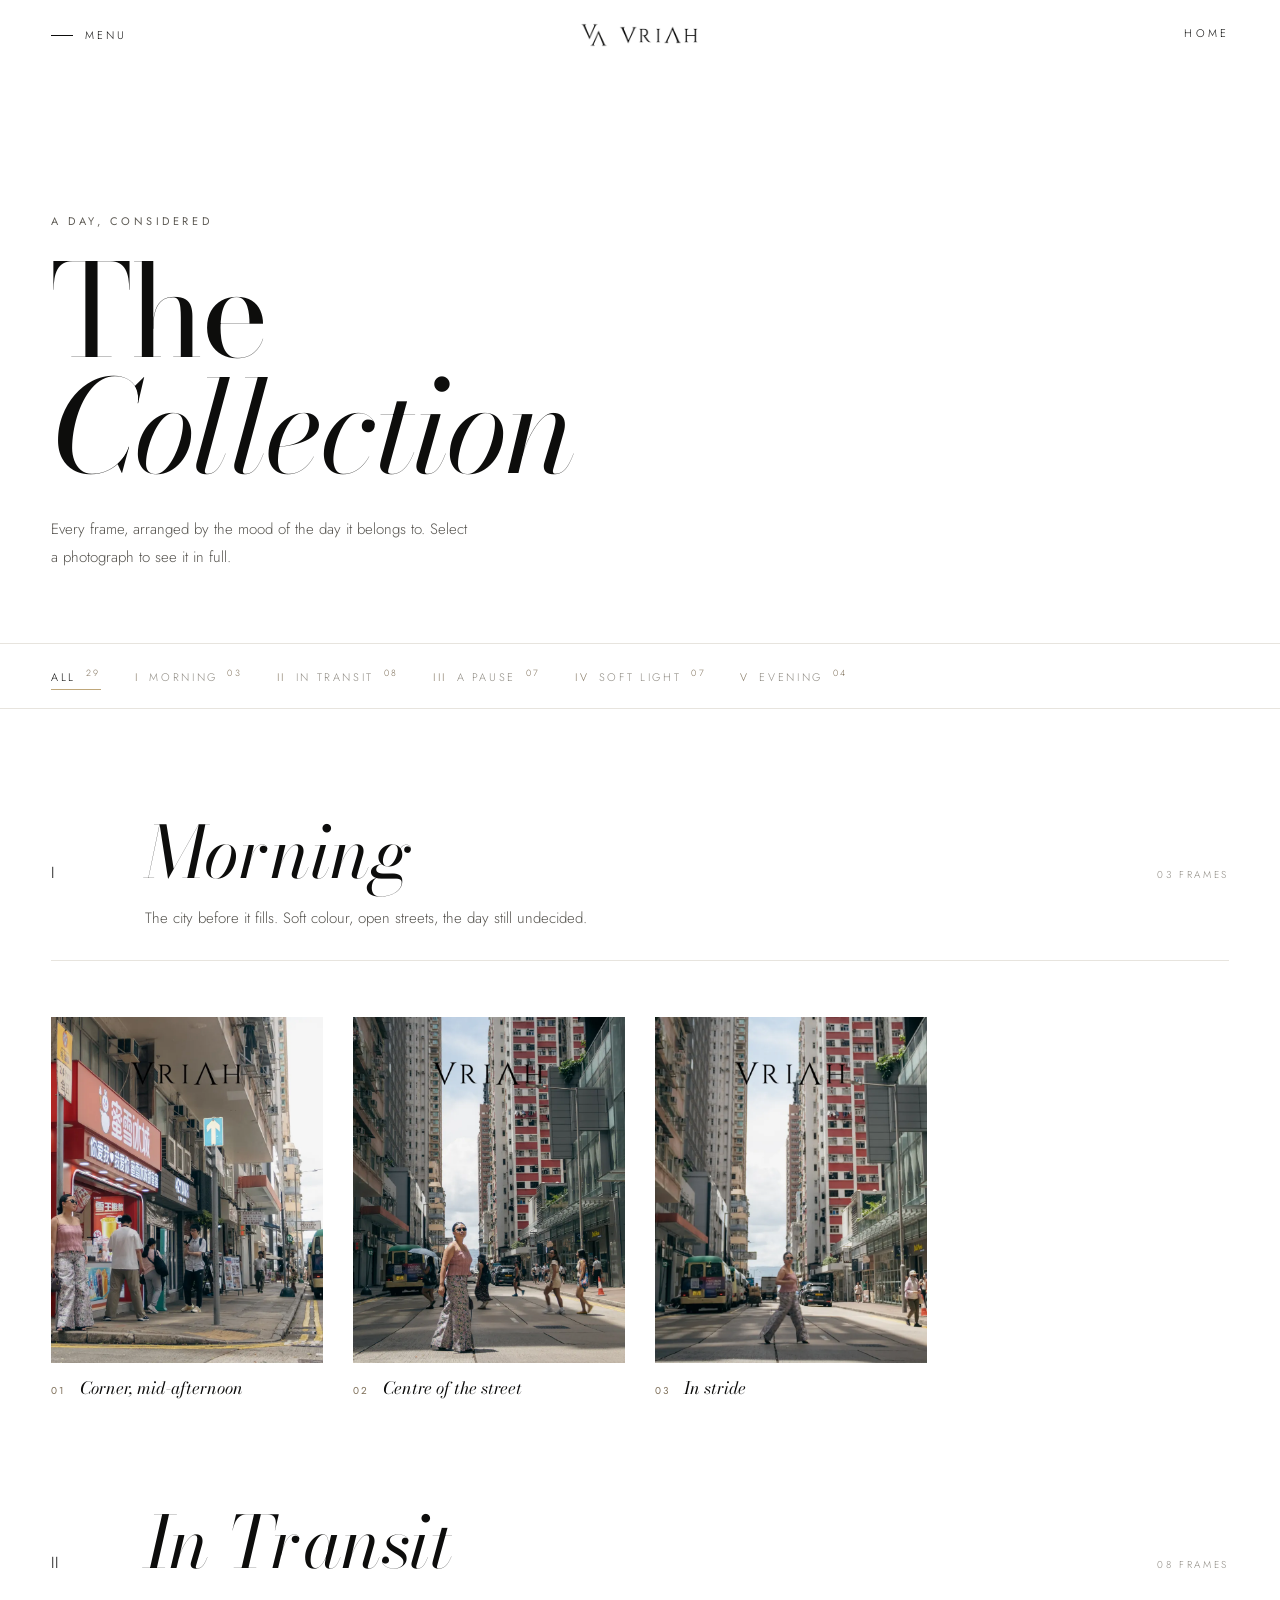
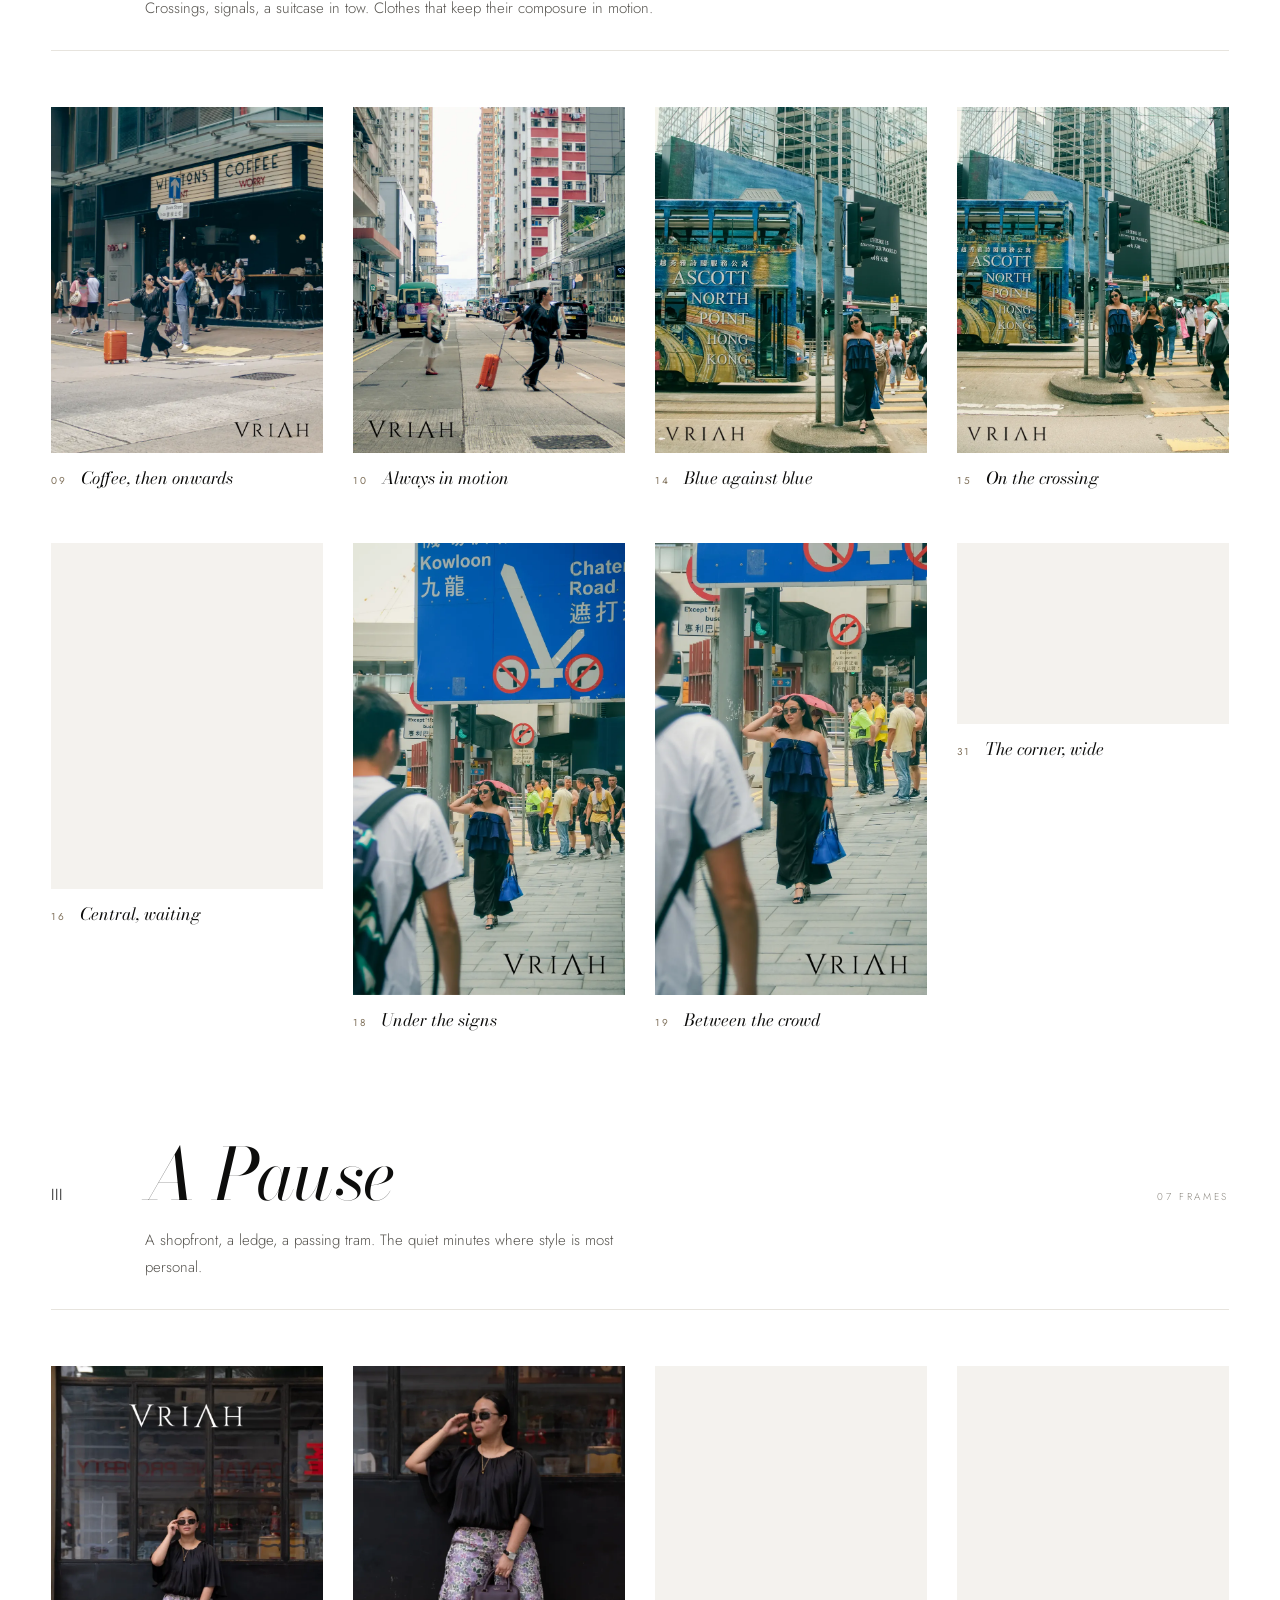
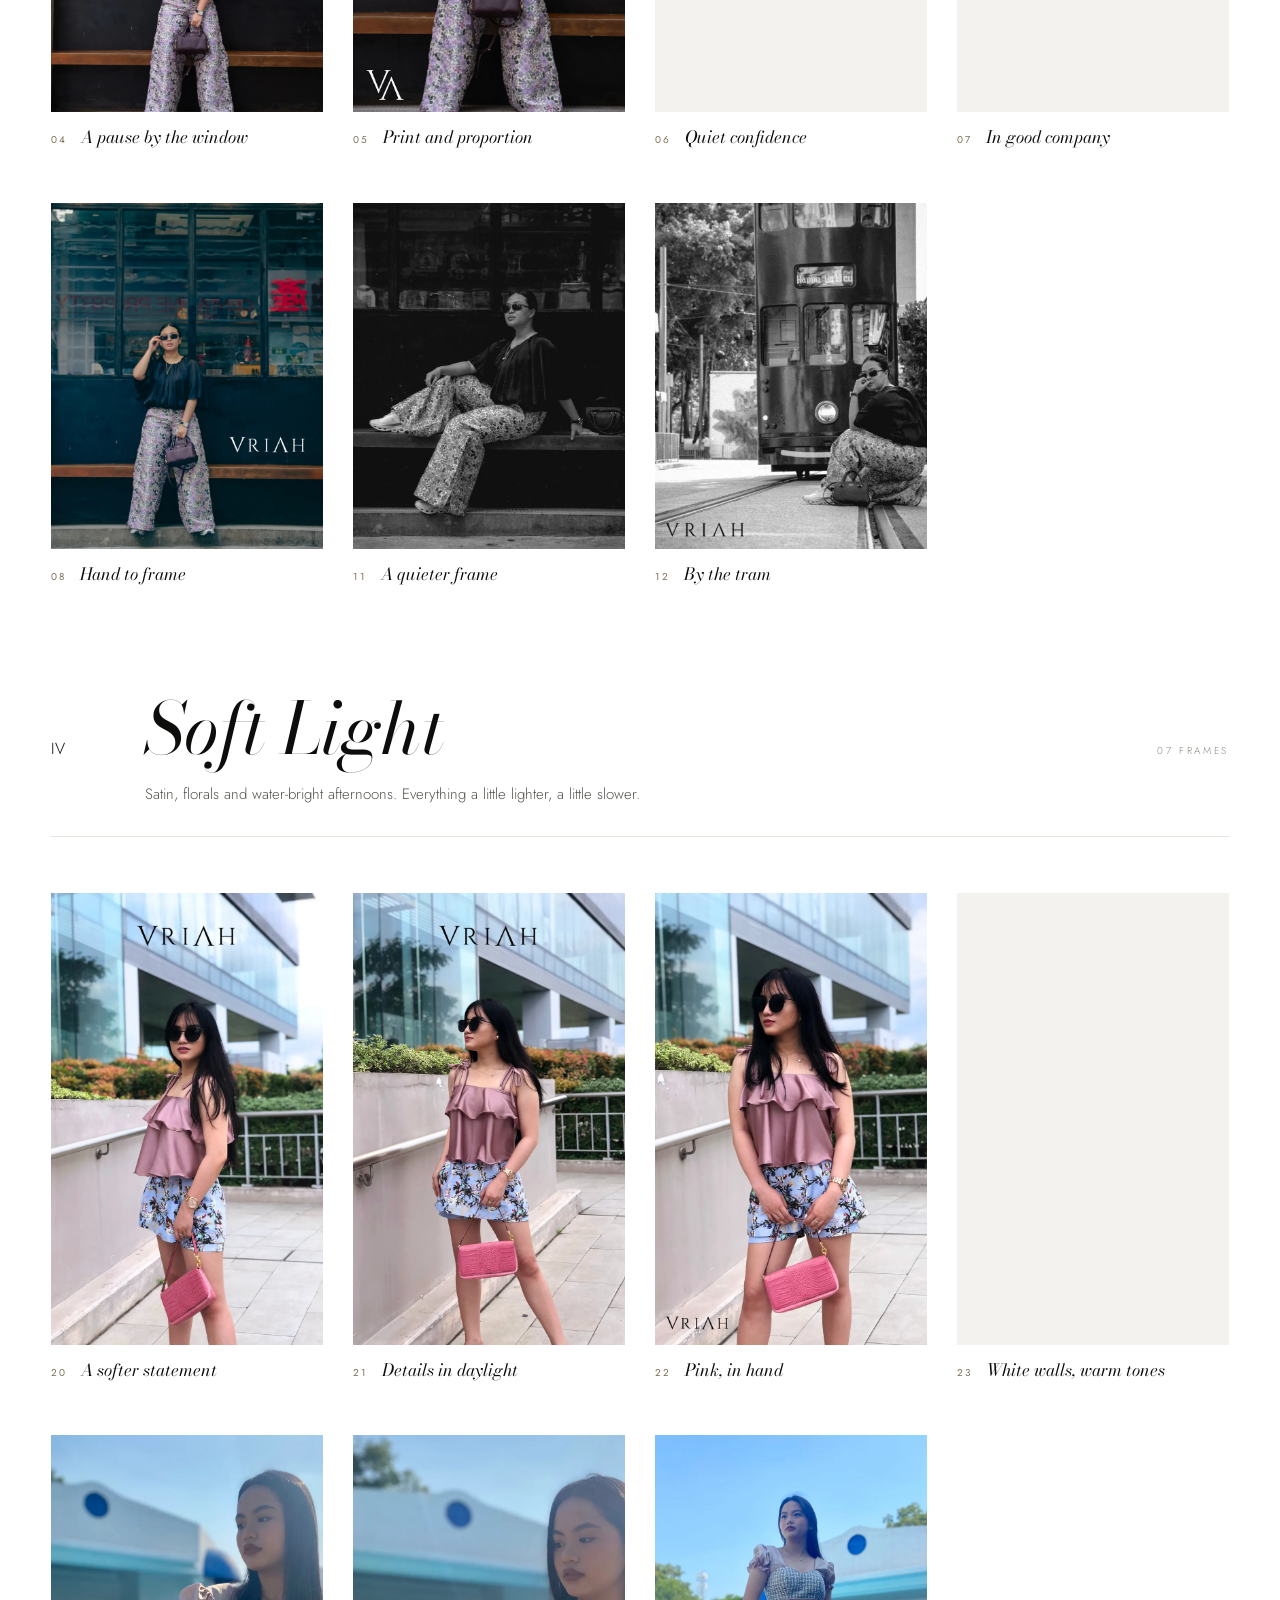
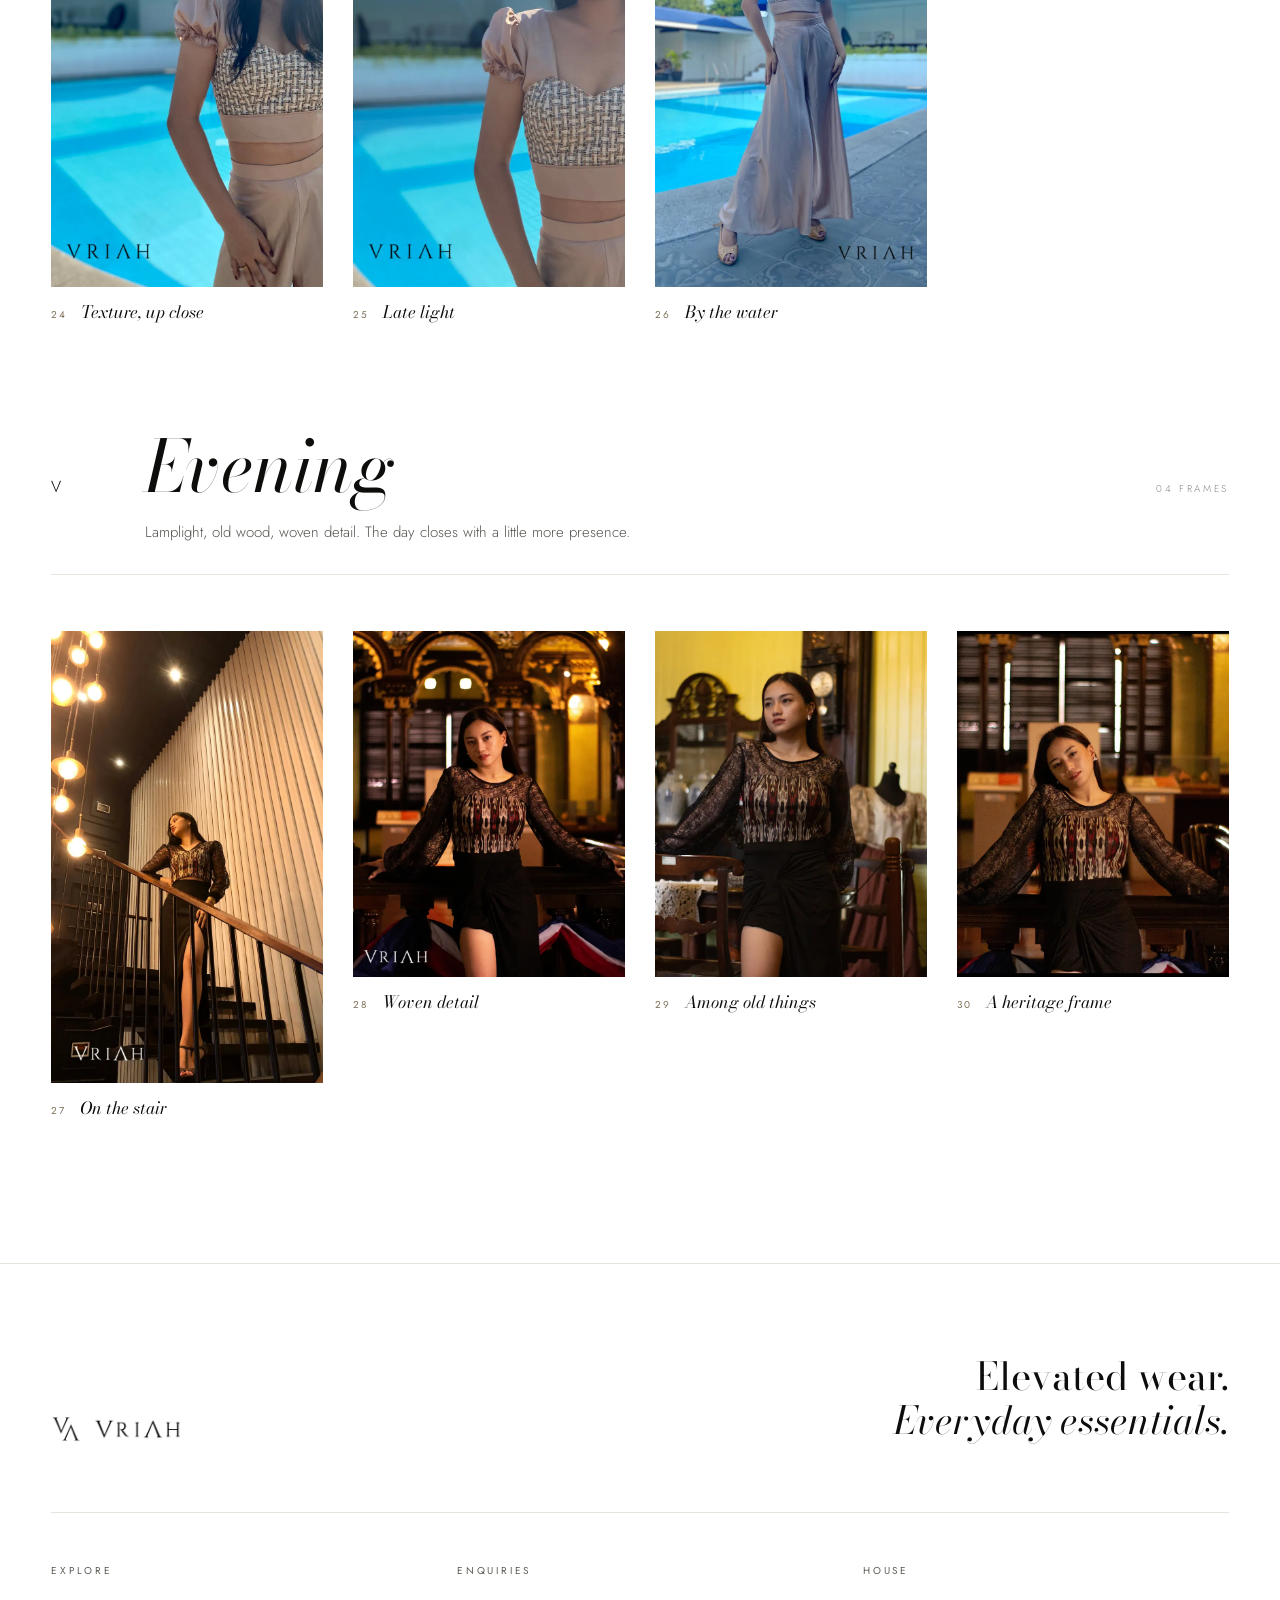
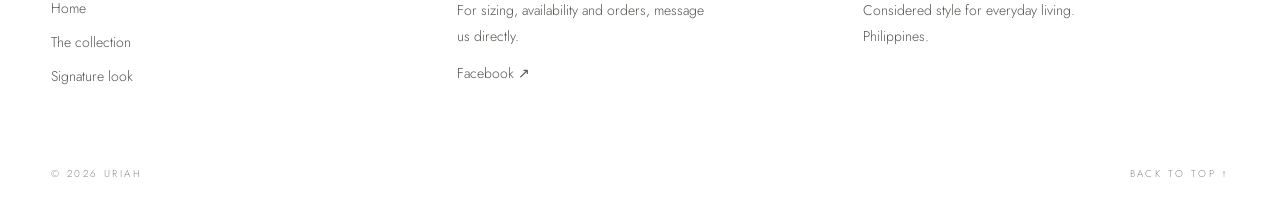
==== commit c24372d2: "Calmer homepage composition and a quieter palette - Five Moods: five equal panels that open on hover" ====
--- a/collection.html
+++ b/collection.html
@@ -6,7 +6,7 @@
 <meta name="theme-color" content="#ffffff">
 <meta name="description" content="URIAH — Elevated wear. Everyday essentials. A Day, Considered.">
 <title>URIAH — The Collection</title>
-<link rel="icon" type="image/png" href="assets/uriah-va-mark.png">
+<link rel="icon" type="image/png" href="assets/va-black.png">
 <link rel="preconnect" href="https://fonts.googleapis.com">
 <link rel="preconnect" href="https://fonts.gstatic.com" crossorigin>
 <link href="https://fonts.googleapis.com/css2?family=Bodoni+Moda:ital,opsz,wght@0,6..96,400;0,6..96,500;1,6..96,400&family=Jost:wght@300;400;500&display=swap" rel="stylesheet">
@@ -17,7 +17,8 @@
 <header class="site-header is-solid is-fixed-solid" data-header>
   <button class="menu-toggle" aria-label="Open menu" aria-expanded="false" data-menu-open><span></span><em>Menu</em></button>
   <a class="brand" href="index.html" aria-label="URIAH home">
-    <img class="brand-mark" src="assets/uriah-va-mark.png" alt="">
+    <img class="brand-mark brand-word--light" src="assets/va-white.png" alt="">
+    <img class="brand-mark brand-word--dark" src="assets/va-black.png" alt="" aria-hidden="true">
     <img class="brand-word brand-word--light" src="assets/logo-white.png" alt="URIAH">
     <img class="brand-word brand-word--dark" src="assets/wordmark-black.png" alt="" aria-hidden="true">
   </a>
@@ -34,16 +35,16 @@
   <h1>The<br><i>Collection</i></h1>
   <p>Every frame, arranged by the mood of the day it belongs to. Select a photograph to see it in full.</p>
 </section>
-<nav class="cat-filters" aria-label="Filter by chapter" data-filters><button class="filter is-active" data-filter="all">All <sup>31</sup></button><button class="filter" data-filter="morning"><span>I</span> Morning <sup>03</sup></button><button class="filter" data-filter="transit"><span>II</span> In Transit <sup>09</sup></button><button class="filter" data-filter="pause"><span>III</span> A Pause <sup>08</sup></button><button class="filter" data-filter="light"><span>IV</span> Soft Light <sup>07</sup></button><button class="filter" data-filter="evening"><span>V</span> Evening <sup>04</sup></button></nav>
+<nav class="cat-filters" aria-label="Filter by chapter" data-filters><button class="filter is-active" data-filter="all">All <sup>29</sup></button><button class="filter" data-filter="morning"><span>I</span> Morning <sup>03</sup></button><button class="filter" data-filter="transit"><span>II</span> In Transit <sup>08</sup></button><button class="filter" data-filter="pause"><span>III</span> A Pause <sup>07</sup></button><button class="filter" data-filter="light"><span>IV</span> Soft Light <sup>07</sup></button><button class="filter" data-filter="evening"><span>V</span> Evening <sup>04</sup></button></nav>
 <section class="cat-chapter" id="ch-morning" data-chapter="morning">
   <header class="cat-head reveal"><span class="chapter-no">I</span><h2>Morning</h2><p>The city before it fills. Soft colour, open streets, the day still undecided.</p><span class="cat-count">03 frames</span></header>
   <div class="cat-grid" data-masonry><figure class="piece cat-card reveal" data-full="assets/photos/01-1600.webp" data-title="Corner, mid-afternoon" data-chapter="Morning" tabindex="0"><div class="piece-img"><img src="assets/photos/01-1600.webp" srcset="assets/photos/01-800.webp 800w, assets/photos/01-1600.webp 1600w" sizes="(max-width:760px) 46vw, (max-width:1100px) 31vw, 24vw" width="1600" height="2043" loading="lazy" decoding="async" alt="Blush top and floral wide-leg trousers on a busy Hong Kong street corner"></div><figcaption><span>01</span>Corner, mid-afternoon</figcaption></figure><figure class="piece cat-card reveal" data-full="assets/photos/02-1600.webp" data-title="Centre of the street" data-chapter="Morning" tabindex="0"><div class="piece-img"><img src="assets/photos/02-1600.webp" srcset="assets/photos/02-800.webp 800w, assets/photos/02-1600.webp 1600w, assets/photos/02-2400.webp 2400w" sizes="(max-width:760px) 46vw, (max-width:1100px) 31vw, 24vw" width="1600" height="2043" loading="lazy" decoding="async" alt="Blush top and floral trousers, standing in the middle of a Hong Kong street lined with towers"></div><figcaption><span>02</span>Centre of the street</figcaption></figure><figure class="piece cat-card reveal" data-full="assets/photos/03-1600.webp" data-title="In stride" data-chapter="Morning" tabindex="0"><div class="piece-img"><img src="assets/photos/03-1600.webp" srcset="assets/photos/03-800.webp 800w, assets/photos/03-1600.webp 1600w, assets/photos/03-2400.webp 2400w" sizes="(max-width:760px) 46vw, (max-width:1100px) 31vw, 24vw" width="1600" height="2043" loading="lazy" decoding="async" alt="Walking across a Hong Kong street in a blush top and floral wide-leg trousers"></div><figcaption><span>03</span>In stride</figcaption></figure></div>
 </section><section class="cat-chapter" id="ch-transit" data-chapter="transit">
-  <header class="cat-head reveal"><span class="chapter-no">II</span><h2>In Transit</h2><p>Crossings, signals, a suitcase in tow. Clothes that keep their composure in motion.</p><span class="cat-count">09 frames</span></header>
-  <div class="cat-grid" data-masonry><figure class="piece cat-card reveal" data-full="assets/photos/09-1600.webp" data-title="Coffee, then onwards" data-chapter="In Transit" tabindex="0"><div class="piece-img"><img src="assets/photos/09-1600.webp" srcset="assets/photos/09-800.webp 800w, assets/photos/09-1600.webp 1600w, assets/photos/09-2400.webp 2400w" sizes="(max-width:760px) 46vw, (max-width:1100px) 31vw, 24vw" width="1600" height="2043" loading="lazy" decoding="async" alt="Black blouse and floral trousers, crossing outside a coffee shop with an orange suitcase"></div><figcaption><span>09</span>Coffee, then onwards</figcaption></figure><figure class="piece cat-card reveal" data-full="assets/photos/10-1600.webp" data-title="Always in motion" data-chapter="In Transit" tabindex="0"><div class="piece-img"><img src="assets/photos/10-1600.webp" srcset="assets/photos/10-800.webp 800w, assets/photos/10-1600.webp 1600w" sizes="(max-width:760px) 46vw, (max-width:1100px) 31vw, 24vw" width="1600" height="2043" loading="lazy" decoding="async" alt="Black blouse and floral trousers, walking down a city street pulling an orange suitcase"></div><figcaption><span>10</span>Always in motion</figcaption></figure><figure class="piece cat-card reveal" data-full="assets/photos/14-1600.webp" data-title="Blue against blue" data-chapter="In Transit" tabindex="0"><div class="piece-img"><img src="assets/photos/14-1600.webp" srcset="assets/photos/14-800.webp 800w, assets/photos/14-1600.webp 1600w" sizes="(max-width:760px) 46vw, (max-width:1100px) 31vw, 24vw" width="1600" height="2043" loading="lazy" decoding="async" alt="Navy ruffle top and black trousers at a crossing in front of a painted tram"></div><figcaption><span>14</span>Blue against blue</figcaption></figure><figure class="piece cat-card reveal" data-full="assets/photos/15-1600.webp" data-title="On the crossing" data-chapter="In Transit" tabindex="0"><div class="piece-img"><img src="assets/photos/15-1600.webp" srcset="assets/photos/15-800.webp 800w, assets/photos/15-1600.webp 1600w" sizes="(max-width:760px) 46vw, (max-width:1100px) 31vw, 24vw" width="1600" height="2043" loading="lazy" decoding="async" alt="Navy ruffle top crossing a busy Hong Kong road with a tram behind"></div><figcaption><span>15</span>On the crossing</figcaption></figure><figure class="piece cat-card reveal" data-full="assets/photos/16-1600.webp" data-title="Central, waiting" data-chapter="In Transit" tabindex="0"><div class="piece-img"><img src="assets/photos/16-1600.webp" srcset="assets/photos/16-800.webp 800w, assets/photos/16-1600.webp 1600w" sizes="(max-width:760px) 46vw, (max-width:1100px) 31vw, 24vw" width="1600" height="2043" loading="lazy" decoding="async" alt="Navy ruffle top, seated on the steps of a station entrance"></div><figcaption><span>16</span>Central, waiting</figcaption></figure><figure class="piece cat-card reveal" data-full="assets/photos/17-1600.webp" data-title="Blue, layered" data-chapter="In Transit" tabindex="0"><div class="piece-img"><img src="assets/photos/17-1600.webp" srcset="assets/photos/17-800.webp 800w, assets/photos/17-1600.webp 1600w" sizes="(max-width:760px) 46vw, (max-width:1100px) 31vw, 24vw" width="1600" height="2667" loading="lazy" decoding="async" alt="Collage of a navy ruffle top and blue bag on a busy crossing"></div><figcaption><span>17</span>Blue, layered</figcaption></figure><figure class="piece cat-card reveal" data-full="assets/photos/18-1600.webp" data-title="Under the signs" data-chapter="In Transit" tabindex="0"><div class="piece-img"><img src="assets/photos/18-1600.webp" srcset="assets/photos/18-800.webp 800w, assets/photos/18-1600.webp 1600w" sizes="(max-width:760px) 46vw, (max-width:1100px) 31vw, 24vw" width="1600" height="2667" loading="lazy" decoding="async" alt="Navy ruffle top and blue bag walking beneath road signs"></div><figcaption><span>18</span>Under the signs</figcaption></figure><figure class="piece cat-card reveal" data-full="assets/photos/19-1600.webp" data-title="Between the crowd" data-chapter="In Transit" tabindex="0"><div class="piece-img"><img src="assets/photos/19-1600.webp" srcset="assets/photos/19-800.webp 800w, assets/photos/19-1600.webp 1600w" sizes="(max-width:760px) 46vw, (max-width:1100px) 31vw, 24vw" width="1600" height="2667" loading="lazy" decoding="async" alt="Navy ruffle top and blue bag among pedestrians at a crossing"></div><figcaption><span>19</span>Between the crowd</figcaption></figure><figure class="piece cat-card reveal" data-full="assets/photos/31-1600.webp" data-title="The corner, wide" data-chapter="In Transit" tabindex="0"><div class="piece-img"><img src="assets/photos/31-1600.webp" srcset="assets/photos/31-800.webp 800w, assets/photos/31-1600.webp 1600w" sizes="(max-width:760px) 46vw, (max-width:1100px) 31vw, 24vw" width="1600" height="1067" loading="lazy" decoding="async" alt="Wide view of a Hong Kong street corner with a coffee shop, a figure crossing with an orange suitcase"></div><figcaption><span>31</span>The corner, wide</figcaption></figure></div>
+  <header class="cat-head reveal"><span class="chapter-no">II</span><h2>In Transit</h2><p>Crossings, signals, a suitcase in tow. Clothes that keep their composure in motion.</p><span class="cat-count">08 frames</span></header>
+  <div class="cat-grid" data-masonry><figure class="piece cat-card reveal" data-full="assets/photos/09-1600.webp" data-title="Coffee, then onwards" data-chapter="In Transit" tabindex="0"><div class="piece-img"><img src="assets/photos/09-1600.webp" srcset="assets/photos/09-800.webp 800w, assets/photos/09-1600.webp 1600w, assets/photos/09-2400.webp 2400w" sizes="(max-width:760px) 46vw, (max-width:1100px) 31vw, 24vw" width="1600" height="2043" loading="lazy" decoding="async" alt="Black blouse and floral trousers, crossing outside a coffee shop with an orange suitcase"></div><figcaption><span>09</span>Coffee, then onwards</figcaption></figure><figure class="piece cat-card reveal" data-full="assets/photos/10-1600.webp" data-title="Always in motion" data-chapter="In Transit" tabindex="0"><div class="piece-img"><img src="assets/photos/10-1600.webp" srcset="assets/photos/10-800.webp 800w, assets/photos/10-1600.webp 1600w" sizes="(max-width:760px) 46vw, (max-width:1100px) 31vw, 24vw" width="1600" height="2043" loading="lazy" decoding="async" alt="Black blouse and floral trousers, walking down a city street pulling an orange suitcase"></div><figcaption><span>10</span>Always in motion</figcaption></figure><figure class="piece cat-card reveal" data-full="assets/photos/14-1600.webp" data-title="Blue against blue" data-chapter="In Transit" tabindex="0"><div class="piece-img"><img src="assets/photos/14-1600.webp" srcset="assets/photos/14-800.webp 800w, assets/photos/14-1600.webp 1600w" sizes="(max-width:760px) 46vw, (max-width:1100px) 31vw, 24vw" width="1600" height="2043" loading="lazy" decoding="async" alt="Navy ruffle top and black trousers at a crossing in front of a painted tram"></div><figcaption><span>14</span>Blue against blue</figcaption></figure><figure class="piece cat-card reveal" data-full="assets/photos/15-1600.webp" data-title="On the crossing" data-chapter="In Transit" tabindex="0"><div class="piece-img"><img src="assets/photos/15-1600.webp" srcset="assets/photos/15-800.webp 800w, assets/photos/15-1600.webp 1600w" sizes="(max-width:760px) 46vw, (max-width:1100px) 31vw, 24vw" width="1600" height="2043" loading="lazy" decoding="async" alt="Navy ruffle top crossing a busy Hong Kong road with a tram behind"></div><figcaption><span>15</span>On the crossing</figcaption></figure><figure class="piece cat-card reveal" data-full="assets/photos/16-1600.webp" data-title="Central, waiting" data-chapter="In Transit" tabindex="0"><div class="piece-img"><img src="assets/photos/16-1600.webp" srcset="assets/photos/16-800.webp 800w, assets/photos/16-1600.webp 1600w" sizes="(max-width:760px) 46vw, (max-width:1100px) 31vw, 24vw" width="1600" height="2043" loading="lazy" decoding="async" alt="Navy ruffle top, seated on the steps of a station entrance"></div><figcaption><span>16</span>Central, waiting</figcaption></figure><figure class="piece cat-card reveal" data-full="assets/photos/18-1600.webp" data-title="Under the signs" data-chapter="In Transit" tabindex="0"><div class="piece-img"><img src="assets/photos/18-1600.webp" srcset="assets/photos/18-800.webp 800w, assets/photos/18-1600.webp 1600w" sizes="(max-width:760px) 46vw, (max-width:1100px) 31vw, 24vw" width="1600" height="2667" loading="lazy" decoding="async" alt="Navy ruffle top and blue bag walking beneath road signs"></div><figcaption><span>18</span>Under the signs</figcaption></figure><figure class="piece cat-card reveal" data-full="assets/photos/19-1600.webp" data-title="Between the crowd" data-chapter="In Transit" tabindex="0"><div class="piece-img"><img src="assets/photos/19-1600.webp" srcset="assets/photos/19-800.webp 800w, assets/photos/19-1600.webp 1600w" sizes="(max-width:760px) 46vw, (max-width:1100px) 31vw, 24vw" width="1600" height="2667" loading="lazy" decoding="async" alt="Navy ruffle top and blue bag among pedestrians at a crossing"></div><figcaption><span>19</span>Between the crowd</figcaption></figure><figure class="piece cat-card reveal" data-full="assets/photos/31-1600.webp" data-title="The corner, wide" data-chapter="In Transit" tabindex="0"><div class="piece-img"><img src="assets/photos/31-1600.webp" srcset="assets/photos/31-800.webp 800w, assets/photos/31-1600.webp 1600w" sizes="(max-width:760px) 46vw, (max-width:1100px) 31vw, 24vw" width="1600" height="1067" loading="lazy" decoding="async" alt="Wide view of a Hong Kong street corner with a coffee shop, a figure crossing with an orange suitcase"></div><figcaption><span>31</span>The corner, wide</figcaption></figure></div>
 </section><section class="cat-chapter" id="ch-pause" data-chapter="pause">
-  <header class="cat-head reveal"><span class="chapter-no">III</span><h2>A Pause</h2><p>A shopfront, a ledge, a passing tram. The quiet minutes where style is most personal.</p><span class="cat-count">08 frames</span></header>
-  <div class="cat-grid" data-masonry><figure class="piece cat-card reveal" data-full="assets/photos/04-1600.webp" data-title="A pause by the window" data-chapter="A Pause" tabindex="0"><div class="piece-img"><img src="assets/photos/04-1600.webp" srcset="assets/photos/04-800.webp 800w, assets/photos/04-1600.webp 1600w" sizes="(max-width:760px) 46vw, (max-width:1100px) 31vw, 24vw" width="1600" height="2043" loading="lazy" decoding="async" alt="Black blouse and lilac floral trousers in front of a dark shopfront window"></div><figcaption><span>04</span>A pause by the window</figcaption></figure><figure class="piece cat-card reveal" data-full="assets/photos/05-1600.webp" data-title="Print and proportion" data-chapter="A Pause" tabindex="0"><div class="piece-img"><img src="assets/photos/05-1600.webp" srcset="assets/photos/05-800.webp 800w, assets/photos/05-1600.webp 1600w" sizes="(max-width:760px) 46vw, (max-width:1100px) 31vw, 24vw" width="1600" height="2043" loading="lazy" decoding="async" alt="Close view of a black blouse with lilac floral wide-leg trousers and a small bag"></div><figcaption><span>05</span>Print and proportion</figcaption></figure><figure class="piece cat-card reveal" data-full="assets/photos/06-1600.webp" data-title="Quiet confidence" data-chapter="A Pause" tabindex="0"><div class="piece-img"><img src="assets/photos/06-1600.webp" srcset="assets/photos/06-800.webp 800w, assets/photos/06-1600.webp 1600w" sizes="(max-width:760px) 46vw, (max-width:1100px) 31vw, 24vw" width="1600" height="2043" loading="lazy" decoding="async" alt="Black blouse and lilac floral trousers, standing against a navy shopfront"></div><figcaption><span>06</span>Quiet confidence</figcaption></figure><figure class="piece cat-card reveal" data-full="assets/photos/07-1600.webp" data-title="In good company" data-chapter="A Pause" tabindex="0"><div class="piece-img"><img src="assets/photos/07-1600.webp" srcset="assets/photos/07-800.webp 800w, assets/photos/07-1600.webp 1600w" sizes="(max-width:760px) 46vw, (max-width:1100px) 31vw, 24vw" width="1600" height="2043" loading="lazy" decoding="async" alt="Black blouse and floral trousers beside a passer-by in front of a shopfront"></div><figcaption><span>07</span>In good company</figcaption></figure><figure class="piece cat-card reveal" data-full="assets/photos/08-1600.webp" data-title="Hand to frame" data-chapter="A Pause" tabindex="0"><div class="piece-img"><img src="assets/photos/08-1600.webp" srcset="assets/photos/08-800.webp 800w, assets/photos/08-1600.webp 1600w" sizes="(max-width:760px) 46vw, (max-width:1100px) 31vw, 24vw" width="1600" height="2043" loading="lazy" decoding="async" alt="Black blouse and lilac floral trousers, adjusting sunglasses by a shop window"></div><figcaption><span>08</span>Hand to frame</figcaption></figure><figure class="piece cat-card reveal" data-full="assets/photos/11-1600.webp" data-title="A quieter frame" data-chapter="A Pause" tabindex="0"><div class="piece-img"><img src="assets/photos/11-1600.webp" srcset="assets/photos/11-800.webp 800w, assets/photos/11-1600.webp 1600w" sizes="(max-width:760px) 46vw, (max-width:1100px) 31vw, 24vw" width="1600" height="2043" loading="lazy" decoding="async" alt="Black and white portrait, seated on a ledge in a black blouse and printed trousers"></div><figcaption><span>11</span>A quieter frame</figcaption></figure><figure class="piece cat-card reveal" data-full="assets/photos/12-1600.webp" data-title="By the tram" data-chapter="A Pause" tabindex="0"><div class="piece-img"><img src="assets/photos/12-1600.webp" srcset="assets/photos/12-800.webp 800w, assets/photos/12-1600.webp 1600w, assets/photos/12-2400.webp 2400w" sizes="(max-width:760px) 46vw, (max-width:1100px) 31vw, 24vw" width="1600" height="2043" loading="lazy" decoding="async" alt="Black and white portrait seated beside a Hong Kong tram"></div><figcaption><span>12</span>By the tram</figcaption></figure><figure class="piece cat-card reveal" data-full="assets/photos/13-1600.webp" data-title="Three moments" data-chapter="A Pause" tabindex="0"><div class="piece-img"><img src="assets/photos/13-1600.webp" srcset="assets/photos/13-800.webp 800w, assets/photos/13-1600.webp 1600w" sizes="(max-width:760px) 46vw, (max-width:1100px) 31vw, 24vw" width="1600" height="2667" loading="lazy" decoding="async" alt="Collage of three seated portraits in a black blouse and floral trousers"></div><figcaption><span>13</span>Three moments</figcaption></figure></div>
+  <header class="cat-head reveal"><span class="chapter-no">III</span><h2>A Pause</h2><p>A shopfront, a ledge, a passing tram. The quiet minutes where style is most personal.</p><span class="cat-count">07 frames</span></header>
+  <div class="cat-grid" data-masonry><figure class="piece cat-card reveal" data-full="assets/photos/04-1600.webp" data-title="A pause by the window" data-chapter="A Pause" tabindex="0"><div class="piece-img"><img src="assets/photos/04-1600.webp" srcset="assets/photos/04-800.webp 800w, assets/photos/04-1600.webp 1600w" sizes="(max-width:760px) 46vw, (max-width:1100px) 31vw, 24vw" width="1600" height="2043" loading="lazy" decoding="async" alt="Black blouse and lilac floral trousers in front of a dark shopfront window"></div><figcaption><span>04</span>A pause by the window</figcaption></figure><figure class="piece cat-card reveal" data-full="assets/photos/05-1600.webp" data-title="Print and proportion" data-chapter="A Pause" tabindex="0"><div class="piece-img"><img src="assets/photos/05-1600.webp" srcset="assets/photos/05-800.webp 800w, assets/photos/05-1600.webp 1600w" sizes="(max-width:760px) 46vw, (max-width:1100px) 31vw, 24vw" width="1600" height="2043" loading="lazy" decoding="async" alt="Close view of a black blouse with lilac floral wide-leg trousers and a small bag"></div><figcaption><span>05</span>Print and proportion</figcaption></figure><figure class="piece cat-card reveal" data-full="assets/photos/06-1600.webp" data-title="Quiet confidence" data-chapter="A Pause" tabindex="0"><div class="piece-img"><img src="assets/photos/06-1600.webp" srcset="assets/photos/06-800.webp 800w, assets/photos/06-1600.webp 1600w" sizes="(max-width:760px) 46vw, (max-width:1100px) 31vw, 24vw" width="1600" height="2043" loading="lazy" decoding="async" alt="Black blouse and lilac floral trousers, standing against a navy shopfront"></div><figcaption><span>06</span>Quiet confidence</figcaption></figure><figure class="piece cat-card reveal" data-full="assets/photos/07-1600.webp" data-title="In good company" data-chapter="A Pause" tabindex="0"><div class="piece-img"><img src="assets/photos/07-1600.webp" srcset="assets/photos/07-800.webp 800w, assets/photos/07-1600.webp 1600w" sizes="(max-width:760px) 46vw, (max-width:1100px) 31vw, 24vw" width="1600" height="2043" loading="lazy" decoding="async" alt="Black blouse and floral trousers beside a passer-by in front of a shopfront"></div><figcaption><span>07</span>In good company</figcaption></figure><figure class="piece cat-card reveal" data-full="assets/photos/08-1600.webp" data-title="Hand to frame" data-chapter="A Pause" tabindex="0"><div class="piece-img"><img src="assets/photos/08-1600.webp" srcset="assets/photos/08-800.webp 800w, assets/photos/08-1600.webp 1600w" sizes="(max-width:760px) 46vw, (max-width:1100px) 31vw, 24vw" width="1600" height="2043" loading="lazy" decoding="async" alt="Black blouse and lilac floral trousers, adjusting sunglasses by a shop window"></div><figcaption><span>08</span>Hand to frame</figcaption></figure><figure class="piece cat-card reveal" data-full="assets/photos/11-1600.webp" data-title="A quieter frame" data-chapter="A Pause" tabindex="0"><div class="piece-img"><img src="assets/photos/11-1600.webp" srcset="assets/photos/11-800.webp 800w, assets/photos/11-1600.webp 1600w" sizes="(max-width:760px) 46vw, (max-width:1100px) 31vw, 24vw" width="1600" height="2043" loading="lazy" decoding="async" alt="Black and white portrait, seated on a ledge in a black blouse and printed trousers"></div><figcaption><span>11</span>A quieter frame</figcaption></figure><figure class="piece cat-card reveal" data-full="assets/photos/12-1600.webp" data-title="By the tram" data-chapter="A Pause" tabindex="0"><div class="piece-img"><img src="assets/photos/12-1600.webp" srcset="assets/photos/12-800.webp 800w, assets/photos/12-1600.webp 1600w, assets/photos/12-2400.webp 2400w" sizes="(max-width:760px) 46vw, (max-width:1100px) 31vw, 24vw" width="1600" height="2043" loading="lazy" decoding="async" alt="Black and white portrait seated beside a Hong Kong tram"></div><figcaption><span>12</span>By the tram</figcaption></figure></div>
 </section><section class="cat-chapter" id="ch-light" data-chapter="light">
   <header class="cat-head reveal"><span class="chapter-no">IV</span><h2>Soft Light</h2><p>Satin, florals and water-bright afternoons. Everything a little lighter, a little slower.</p><span class="cat-count">07 frames</span></header>
   <div class="cat-grid" data-masonry><figure class="piece cat-card reveal" data-full="assets/photos/20-1600.webp" data-title="A softer statement" data-chapter="Soft Light" tabindex="0"><div class="piece-img"><img src="assets/photos/20-1600.webp" srcset="assets/photos/20-800.webp 800w, assets/photos/20-1600.webp 1600w" sizes="(max-width:760px) 46vw, (max-width:1100px) 31vw, 24vw" width="1600" height="2667" loading="lazy" decoding="async" alt="Blush satin ruffle top and floral shorts with a pink bag, outside a glass building"></div><figcaption><span>20</span>A softer statement</figcaption></figure><figure class="piece cat-card reveal" data-full="assets/photos/21-1600.webp" data-title="Details in daylight" data-chapter="Soft Light" tabindex="0"><div class="piece-img"><img src="assets/photos/21-1600.webp" srcset="assets/photos/21-800.webp 800w, assets/photos/21-1600.webp 1600w" sizes="(max-width:760px) 46vw, (max-width:1100px) 31vw, 24vw" width="1600" height="2667" loading="lazy" decoding="async" alt="Blush ruffle top, floral shorts and pink crocodile bag by a railing"></div><figcaption><span>21</span>Details in daylight</figcaption></figure><figure class="piece cat-card reveal" data-full="assets/photos/22-1600.webp" data-title="Pink, in hand" data-chapter="Soft Light" tabindex="0"><div class="piece-img"><img src="assets/photos/22-1600.webp" srcset="assets/photos/22-800.webp 800w, assets/photos/22-1600.webp 1600w" sizes="(max-width:760px) 46vw, (max-width:1100px) 31vw, 24vw" width="1600" height="2667" loading="lazy" decoding="async" alt="Close view of a blush ruffle top, floral shorts and pink bag"></div><figcaption><span>22</span>Pink, in hand</figcaption></figure><figure class="piece cat-card reveal" data-full="assets/photos/23-1600.webp" data-title="White walls, warm tones" data-chapter="Soft Light" tabindex="0"><div class="piece-img"><img src="assets/photos/23-1600.webp" srcset="assets/photos/23-800.webp 800w, assets/photos/23-1600.webp 1600w" sizes="(max-width:760px) 46vw, (max-width:1100px) 31vw, 24vw" width="1600" height="2667" loading="lazy" decoding="async" alt="Mauve camisole and patterned midi skirt in front of white arches"></div><figcaption><span>23</span>White walls, warm tones</figcaption></figure><figure class="piece cat-card reveal" data-full="assets/photos/24-1600.webp" data-title="Texture, up close" data-chapter="Soft Light" tabindex="0"><div class="piece-img"><img src="assets/photos/24-1600.webp" srcset="assets/photos/24-800.webp 800w, assets/photos/24-1600.webp 1600w" sizes="(max-width:760px) 46vw, (max-width:1100px) 31vw, 24vw" width="1600" height="2667" loading="lazy" decoding="async" alt="Champagne puff-sleeve top with woven bodice, beside a pool"></div><figcaption><span>24</span>Texture, up close</figcaption></figure><figure class="piece cat-card reveal" data-full="assets/photos/25-1600.webp" data-title="Late light" data-chapter="Soft Light" tabindex="0"><div class="piece-img"><img src="assets/photos/25-1600.webp" srcset="assets/photos/25-800.webp 800w, assets/photos/25-1600.webp 1600w" sizes="(max-width:760px) 46vw, (max-width:1100px) 31vw, 24vw" width="1600" height="2667" loading="lazy" decoding="async" alt="Close portrait in a champagne puff-sleeve top by the water"></div><figcaption><span>25</span>Late light</figcaption></figure><figure class="piece cat-card reveal" data-full="assets/photos/26-1600.webp" data-title="By the water" data-chapter="Soft Light" tabindex="0"><div class="piece-img"><img src="assets/photos/26-1600.webp" srcset="assets/photos/26-800.webp 800w, assets/photos/26-1600.webp 1600w" sizes="(max-width:760px) 46vw, (max-width:1100px) 31vw, 24vw" width="1600" height="2667" loading="lazy" decoding="async" alt="Champagne puff-sleeve crop top and satin wide-leg trousers beside a pool"></div><figcaption><span>26</span>By the water</figcaption></figure></div>
@@ -54,7 +55,7 @@
 </main>
 <footer class="footer">
   <div class="footer-top">
-    <a class="footer-brand" href="index.html"><img src="assets/uriah-va-mark.png" alt=""><img src="assets/wordmark-black.png" alt="URIAH"></a>
+    <a class="footer-brand" href="index.html"><img src="assets/va-black.png" alt=""><img src="assets/wordmark-black.png" alt="URIAH"></a>
     <p class="footer-sign">Elevated wear.<br><i>Everyday essentials.</i></p>
   </div>
   <div class="footer-cols">
--- a/styles.css
+++ b/styles.css
@@ -6,8 +6,9 @@
   --ink-soft:#56544f;
   --mute:#8f8b83;
   --line:#e7e4de;
-  --gold:#b49a6c;
-  --gold-text:#7d6844;
+  --gold:#bfa77a;
+  --gold-text:#7f705a;
+  --label:#5f5c56;
   --gold-soft:#d9c9a8;
   --serif:"Bodoni Moda","Didot","Bodoni 72",Georgia,serif;
   --sans:"Jost","Futura","Helvetica Neue",Arial,sans-serif;
@@ -22,7 +23,7 @@
 h1,h2,h3{font-family:var(--serif);font-weight:400;margin:0;letter-spacing:-.01em}
 h1 i,h2 i{font-style:italic}
 :focus-visible{outline:1px solid var(--gold);outline-offset:4px}
-.eyebrow{font:400 11px/1.4 var(--sans);letter-spacing:.32em;text-transform:uppercase;color:var(--gold-text);margin:0}
+.eyebrow{font:400 11px/1.4 var(--sans);letter-spacing:.32em;text-transform:uppercase;color:var(--label);margin:0}
 .eyebrow--light{color:rgba(255,255,255,.86)}
 .line-link{display:inline-flex;gap:18px;align-items:center;font-size:11px;letter-spacing:.24em;text-transform:uppercase;padding-bottom:10px;background:linear-gradient(var(--gold),var(--gold)) left bottom/100% 1px no-repeat;transition:background-size .6s var(--ease)}
 .line-link:hover{background-size:40% 1px}
@@ -35,11 +36,12 @@
 .menu-toggle span{display:block;width:22px;height:1px;background:currentColor}
 .menu-toggle em{font-style:normal}
 .brand{display:flex;align-items:center;gap:10px}
-.brand-mark{width:30px;height:auto}
+.brand-mark{width:28px;height:auto}
 .brand-word{height:22px;width:auto}
-.brand-word--dark{display:none}
+.brand-word--dark,.brand-mark.brand-word--dark{display:none}
 .site-header.is-solid .brand-word--light{display:none}
 .site-header.is-solid .brand-word--dark{display:block}
+.site-header.is-solid .brand-word--light{display:none}
 .header-link{justify-self:end;font-size:11px;letter-spacing:.28em;text-transform:uppercase;padding-bottom:4px;border-bottom:1px solid transparent;transition:border-color .4s}
 .header-link:hover{border-color:var(--gold)}
 
@@ -108,15 +110,6 @@
 .piece:hover figcaption,.piece:focus-visible figcaption{opacity:1;transform:none}
 @media (hover:none){.piece figcaption{opacity:1;transform:none}}
 
-/* exhibition rows */
-.exhibition{display:flex;flex-direction:column;gap:18vh;padding-bottom:6vh}
-.ex-row{display:flex;align-items:flex-start;position:relative}
-.x-a1{width:40vw;margin-left:9vw}
-.x-a2{width:22vw;margin-left:10vw;margin-top:34vh}
-.x-b1{width:30vw;margin-left:57vw;margin-top:-8vh}
-.x-c1{width:20vw;margin-left:15vw;margin-top:-4vh}
-.x-c2{width:38vw;margin-left:12vw;margin-top:14vh}
-
 /* full-bleed interruption */
 .bleed{position:relative;height:100vh;height:100svh;overflow:hidden;background:var(--ink)}
 .bleed-img{position:absolute;inset:-8% 0;will-change:transform}
@@ -159,12 +152,12 @@
 .footer{border-top:1px solid var(--line);padding:90px var(--gutter) 30px}
 .footer-top{display:flex;justify-content:space-between;align-items:flex-end;gap:40px;flex-wrap:wrap;padding-bottom:70px}
 .footer-brand{display:flex;align-items:center;gap:12px}
-.footer-brand img:first-child{width:34px}
+.footer-brand img:first-child{width:30px}
 .footer-brand img:last-child{height:24px;width:auto}
 .footer-sign{font:400 clamp(26px,3vw,40px)/1.15 var(--serif);margin:0;text-align:right}
 .footer-cols{display:grid;grid-template-columns:repeat(3,1fr);gap:40px;padding:50px 0 80px;border-top:1px solid var(--line)}
 .footer-cols div{display:flex;flex-direction:column;gap:14px;font-size:14px;color:var(--ink-soft)}
-.footer-cols b{font-weight:400;font-size:10px;letter-spacing:.28em;text-transform:uppercase;color:var(--gold-text);margin-bottom:6px}
+.footer-cols b{font-weight:400;font-size:10px;letter-spacing:.28em;text-transform:uppercase;color:var(--label);margin-bottom:6px}
 .footer-cols p{margin:0;line-height:1.8;max-width:260px}
 .footer-cols a:hover{color:var(--ink)}
 .footer-base{display:flex;justify-content:space-between;font-size:10px;letter-spacing:.24em;text-transform:uppercase;color:var(--mute)}
@@ -173,17 +166,21 @@
 .section-head h2{font-size:clamp(50px,6.6vw,104px);line-height:.95;margin:22px 0 0}
 .section-head p:not(.eyebrow){font-size:15px;line-height:1.85;color:var(--ink-soft);margin:26px 0 0;max-width:380px}
 
-/* ---------- five moods (homepage) ---------- */
-.moods{padding:clamp(40px,8vh,90px) 0 clamp(140px,20vh,220px)}
-.moods .section-head{padding:0 var(--gutter);max-width:1440px;margin:0 auto 14vh;padding-left:9vw}
-.mood{display:block;position:relative}
-.mood .piece-img img{transition:transform 1.8s var(--ease)}
-.mood:hover .piece-img img{transform:scale(1.035)}
-.mood-cap{display:flex;align-items:baseline;gap:14px;margin-top:16px}
+/* ---------- five moods (homepage): equal panels that open on hover ---------- */
+.moods{padding:clamp(40px,8vh,90px) 0 clamp(150px,22vh,240px)}
+.moods .section-head{max-width:1600px;margin:0 auto clamp(56px,9vh,100px);padding:0 var(--gutter)}
+.mood-row{display:flex;gap:clamp(10px,1.1vw,18px);height:min(78vh,820px);max-width:1600px;margin:0 auto;padding:0 var(--gutter)}
+.mood{flex:1 1 0;min-width:0;display:flex;flex-direction:column;transition:flex-grow 1.2s var(--ease)}
+.mood:hover,.mood:focus-visible{flex-grow:2.3}
+.mood-img{flex:1;min-height:0;overflow:hidden;background:#f4f2ee}
+.mood-img img{width:100%;height:100%;object-fit:cover;transition:transform 2s var(--ease),filter 1.2s var(--ease)}
+.mood:hover .mood-img img{transform:scale(1.03)}
+.mood-row:hover .mood:not(:hover) .mood-img img{filter:grayscale(.55) brightness(1.04)}
+.mood-cap{display:grid;grid-template-columns:auto 1fr;column-gap:12px;align-items:baseline;padding-top:20px;min-height:120px}
 .mood-cap span{font:400 11px var(--sans);letter-spacing:.2em;color:var(--gold-text)}
-.mood-cap b{font:italic 400 clamp(22px,2.2vw,32px)/1.1 var(--serif)}
-.mood-cap em{margin-left:auto;font-style:normal;font-size:10px;letter-spacing:.26em;text-transform:uppercase;color:var(--mute);padding-bottom:4px;background:linear-gradient(var(--gold),var(--gold)) left bottom/0 1px no-repeat;transition:background-size .6s var(--ease),color .4s}
-.mood:hover .mood-cap em{background-size:100% 1px;color:var(--ink)}
+.mood-cap b{font:italic 400 clamp(20px,1.9vw,30px)/1.1 var(--serif);white-space:nowrap;overflow:hidden;text-overflow:ellipsis}
+.mood-cap em{grid-column:2;font-style:normal;font-size:13px;line-height:1.7;color:var(--ink-soft);margin-top:10px;max-width:340px;opacity:0;transform:translateY(-6px);transition:opacity .8s var(--ease) .15s,transform .8s var(--ease) .15s}
+.mood:hover .mood-cap em,.mood:focus-visible .mood-cap em{opacity:1;transform:none}
 
 /* ---------- horizontal: intro + end panel ---------- */
 .h-intro .section-head h2{font-size:clamp(48px,5.4vw,88px)}
@@ -218,7 +215,14 @@
 .cat-col{flex:1;min-width:0;display:flex;flex-direction:column;gap:clamp(40px,6vh,70px)}
 .cat-card figcaption{opacity:1;transform:none}
 @media (max-width:760px){
-  .moods .section-head{padding-left:var(--gutter);margin-bottom:70px}
+  .moods .section-head{margin-bottom:50px}
+  .mood-row{height:auto;overflow-x:auto;scroll-snap-type:x mandatory;scroll-padding-inline:var(--gutter);scrollbar-width:none;gap:12px}
+  .mood-row::-webkit-scrollbar{display:none}
+  .mood{flex:0 0 72vw;scroll-snap-align:start}
+  .mood:hover,.mood:focus-visible{flex-grow:0}
+  .mood-img{flex:none;height:62vh}
+  .mood-cap em{opacity:1;transform:none}
+  .mood-row:hover .mood:not(:hover) .mood-img img{filter:none}
   .h-end{width:62vw;padding:20px 0 20px 26px;scroll-snap-align:center}
   .closing{padding:130px var(--gutter)}
   .page-collection main{padding-top:60px}
@@ -273,12 +277,6 @@
   .story{padding:110px var(--gutter) 90px}
   .signature{padding:40px var(--gutter) 110px;gap:44px}
   .sig-ui{grid-template-columns:80px 1fr 56px;gap:12px}
-  .exhibition{gap:70px}
-  .ex-row{flex-direction:column;gap:70px}
-  .ex-row .piece{margin:0}
-  .x-a1,.x-c2{width:80vw;margin-left:var(--gutter)!important}
-  .x-b1{width:72vw;margin-left:auto!important;margin-right:var(--gutter)}
-  .x-a2,.x-c1{width:58vw;margin-left:auto!important;margin-right:var(--gutter)}
   .bleed{height:78vh}
   .craft{padding:110px var(--gutter);gap:56px}
   .craft-grid{gap:0 14px}
